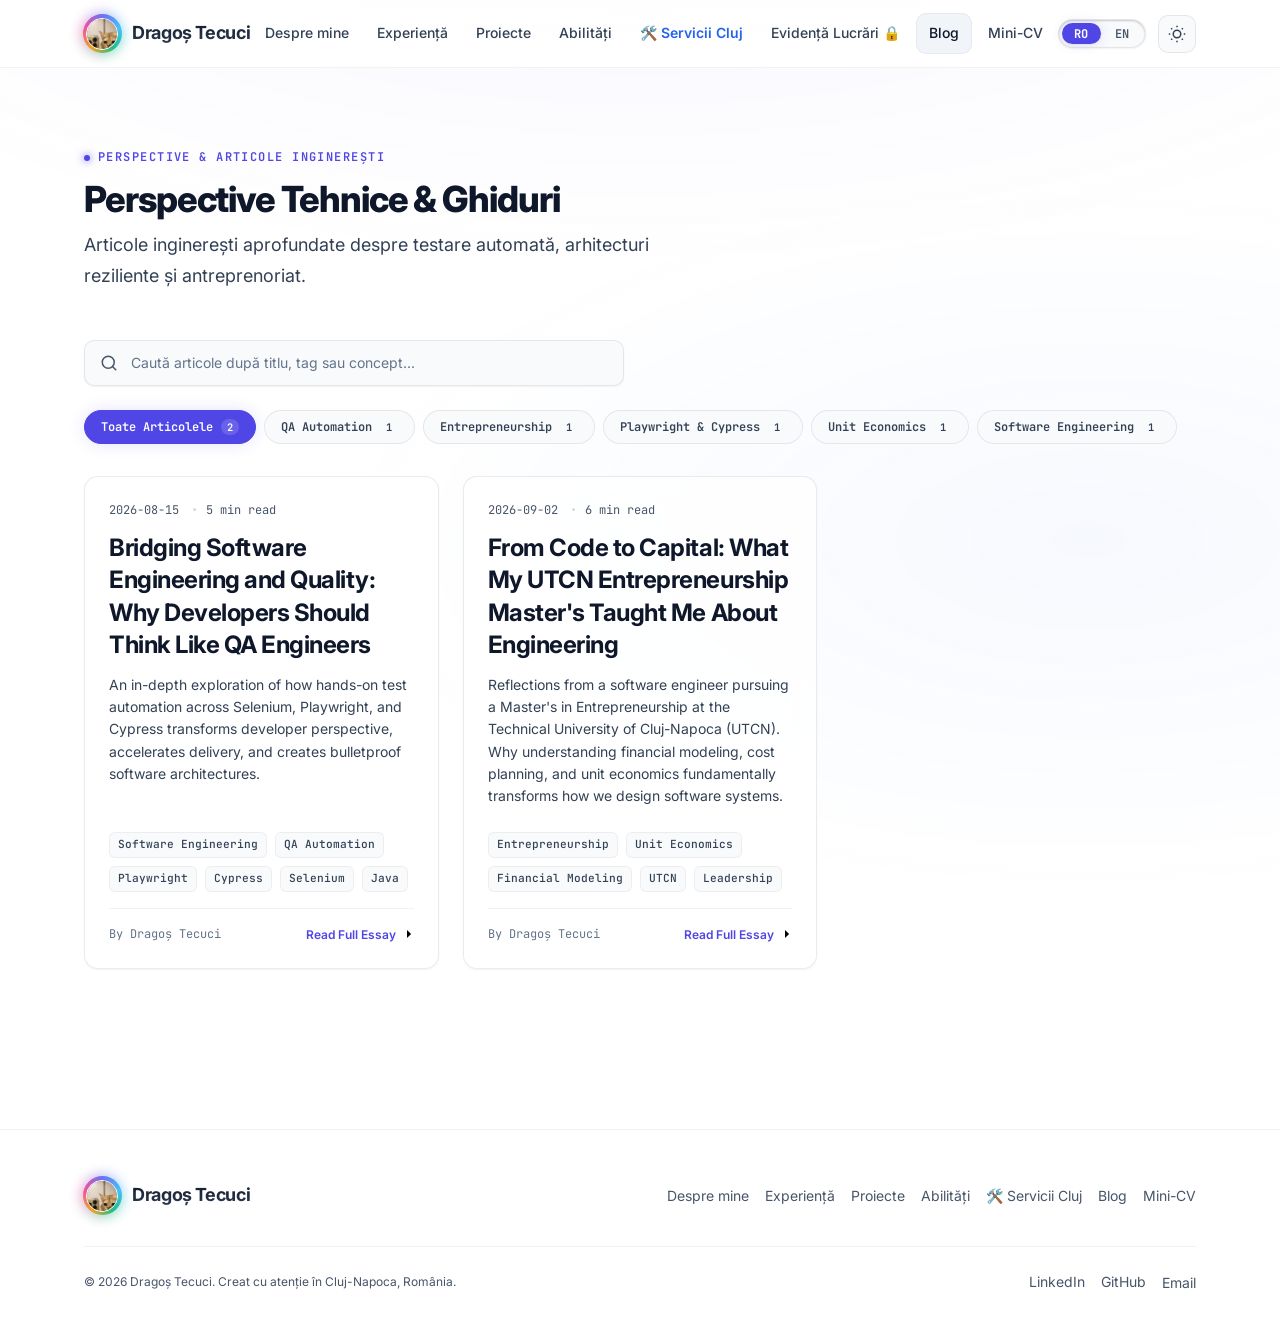
==== blog.html @ 097c851b "page: updated" ====
<!DOCTYPE html>
<html lang="en" data-theme="dark">
<head>
  <meta charset="UTF-8">
  <meta name="viewport" content="width=device-width, initial-scale=1.0">
  <meta name="description" content="Technical blog and engineering essays by Dragoș Tecuci — Exploring modern test automation (Selenium, Playwright, Cypress), fullstack Java microservices, and entrepreneurship economics.">
  <meta name="author" content="Dragoș Tecuci">

  <title>Blog &amp; Engineering Writing — Dragoș Tecuci</title>

  <!-- Google Fonts Preconnect -->
  <link rel="preconnect" href="https://fonts.googleapis.com">
  <link rel="preconnect" href="https://fonts.gstatic.com" crossorigin>
  <link href="https://fonts.googleapis.com/css2?family=Inter:wght@400;500;600;700;800&family=JetBrains+Mono:wght@400;500;600;700&display=swap" rel="stylesheet">

  <!-- Production Design System Stylesheet -->
  <link rel="stylesheet" href="assets/css/style.css">
</head>
<body>

  <!-- Reading Progress Bar (Active when reading an article) -->
  <div class="reading-progress-container" aria-hidden="true">
    <div class="reading-progress-bar" id="reading-progress-bar"></div>
  </div>

  <!-- ============================================================================
       STICKY NAVBAR
       ============================================================================ -->
  <header class="site-navbar">
    <div class="container navbar-container">
      <a href="index.html" class="brand-logo" aria-label="Dragoș Tecuci Home">
        <span class="brand-mark"><img src="assets/images/me.jpg" alt="Dragoș Tecuci" class="brand-avatar-img"></span>
        <span class="brand-name">Dragoș Tecuci</span>
      </a>

      <!-- Desktop Navigation Menu -->
      <nav class="nav-menu" aria-label="Primary Navigation">
        <a href="index.html#about" class="nav-link" data-i18n="nav.about">Despre mine</a>
        <a href="index.html#experience" class="nav-link" data-i18n="nav.experience">Experiență</a>
        <a href="index.html#projects" class="nav-link" data-i18n="nav.projects">Proiecte</a>
        <a href="index.html#skills" class="nav-link" data-i18n="nav.skills">Abilități</a>
        <a href="services.html" class="nav-link" data-i18n="nav.services" style="color: var(--accent-secondary); font-weight: 600;">🛠️ Servicii Cluj</a>
        <a href="evidence.html" class="nav-link" data-i18n="nav.evidence">Evidență 🔒</a>
        <a href="blog.html" class="nav-link active" data-i18n="nav.blog">Blog</a>
        <a href="resume.html" class="nav-link" data-i18n="nav.resume">Mini-CV</a>
      </nav>

      <!-- Action Group: Language Toggle, Theme Toggle & Mobile Menu Trigger -->
      <div class="nav-actions">
        <!-- Language Switcher Pill -->
        <div class="lang-toggle" role="group" aria-label="Language selection">
          <button type="button" class="lang-btn active" data-lang="ro">RO</button>
          <button type="button" class="lang-btn" data-lang="en">EN</button>
        </div>

        <button class="theme-toggle-btn" type="button" aria-label="Toggle light or dark theme" title="Toggle color theme">
          <svg class="icon-moon" viewBox="0 0 24 24" aria-hidden="true">
            <path d="M21 12.79A9 9 0 1 1 11.21 3 7 7 0 0 0 21 12.79z"></path>
          </svg>
          <svg class="icon-sun" viewBox="0 0 24 24" aria-hidden="true">
            <circle cx="12" cy="12" r="5"></circle>
            <line x1="12" y1="1" x2="12" y2="3"></line>
            <line x1="12" y1="21" x2="12" y2="23"></line>
            <line x1="4.22" y1="4.22" x2="5.64" y2="5.64"></line>
            <line x1="18.36" y1="18.36" x2="19.78" y2="19.78"></line>
            <line x1="1" y1="12" x2="3" y2="12"></line>
            <line x1="21" y1="12" x2="23" y2="12"></line>
            <line x1="4.22" y1="19.78" x2="5.64" y2="18.36"></line>
            <line x1="18.36" y1="5.64" x2="19.78" y2="4.22"></line>
          </svg>
        </button>

        <button class="mobile-toggle-btn" type="button" aria-label="Open mobile navigation" aria-expanded="false">
          <span></span>
          <span></span>
          <span></span>
        </button>
      </div>
    </div>
  </header>

  <!-- Mobile Drawer -->
  <aside class="mobile-drawer" aria-label="Mobile Navigation">
    <div style="padding: var(--space-4); border-bottom: 1px solid var(--border-subtle); display: flex; align-items: center; justify-content: space-between;">
      <span style="font-size: 0.75rem; text-transform: uppercase; letter-spacing: 0.05em; color: var(--text-tertiary); font-weight: 700;">Limbă / Language</span>
      <div class="lang-toggle" role="group" aria-label="Language selection mobile">
        <button type="button" class="lang-btn active" data-lang="ro">RO</button>
        <button type="button" class="lang-btn" data-lang="en">EN</button>
      </div>
    </div>
    <a href="index.html#about" class="nav-link" data-i18n="nav.about">Despre mine</a>
    <a href="index.html#experience" class="nav-link" data-i18n="nav.experience">Experiență</a>
    <a href="index.html#projects" class="nav-link" data-i18n="nav.projects">Proiecte</a>
    <a href="index.html#skills" class="nav-link" data-i18n="nav.skills">Abilități</a>
    <a href="services.html" class="nav-link" data-i18n="nav.services" style="color: var(--accent-secondary); font-weight: 600;">🛠️ Servicii Cluj</a>
    <a href="evidence.html" class="nav-link" data-i18n="nav.evidence">Evidență Lucrări 🔒</a>
    <a href="blog.html" class="nav-link active" data-i18n="nav.blog">Blog</a>
    <a href="resume.html" class="nav-link" data-i18n="nav.resume">Mini-CV / Resume</a>
    <a href="index.html#contact" class="nav-link" data-i18n="nav.contact">Contact</a>
  </aside>

  <main id="main-content">
    <div class="container section">

      <!-- ========================================================================
           VIEW 1: ARTICLES LIST PORTAL (Shown when no ?post=... is selected)
           ======================================================================== -->
      <div id="articles-list-container">
        <div class="section-header">
          <span class="section-eyebrow" data-i18n="blog.eyebrow">Perspective &amp; Articole Inginerești</span>
          <h1 class="section-title" data-i18n="blog.header_title">The Engineering &amp; Venture Blog</h1>
          <p class="section-description" data-i18n="blog.header_desc">
            Essays on architectural shift-left quality, multi-framework test automation (Selenium, Playwright, Cypress), 
            and bridging technical systems with entrepreneurial unit economics.
          </p>
        </div>

        <!-- Search Bar -->
        <div class="search-wrapper">
          <svg class="search-icon" viewBox="0 0 24 24" fill="none" stroke="currentColor" stroke-width="2" stroke-linecap="round" stroke-linejoin="round">
            <circle cx="11" cy="11" r="8"></circle>
            <line x1="21" y1="21" x2="16.65" y2="16.65"></line>
          </svg>
          <input 
            type="search" 
            class="search-input" 
            id="blog-search-input" 
            placeholder="Search articles by title, topic, or keyword..." 
            data-i18n-attr="placeholder:blog.search_placeholder"
            aria-label="Search articles"
          >
        </div>

        <!-- Tag Filter Pills -->
        <div class="filter-bar" id="blog-tags-filter">
          <button class="filter-btn active" data-tag="all" type="button"><span class="filter-label" data-i18n="blog.filter_all">All Topics</span></button>
          <button class="filter-btn" data-tag="qa automation" type="button"><span class="filter-label">QA Automation</span></button>
          <button class="filter-btn" data-tag="entrepreneurship" type="button"><span class="filter-label">Entrepreneurship</span></button>
          <button class="filter-btn" data-tag="playwright" type="button"><span class="filter-label">Playwright &amp; Cypress</span></button>
          <button class="filter-btn" data-tag="unit economics" type="button"><span class="filter-label">Unit Economics</span></button>
          <button class="filter-btn" data-tag="software engineering" type="button"><span class="filter-label">Software Engineering</span></button>
        </div>

        <!-- Articles Grid -->
        <div class="blog-grid" id="blog-cards-grid">
          <!-- Article 1 -->
          <article class="blog-card" data-tags="software engineering qa automation java playwright cypress selenium devops testing strategy">
            <div class="blog-meta">
              <span class="blog-date">2026-08-15</span>
              <span class="blog-read-time">5 min read</span>
            </div>
            <h2 class="blog-title">
              <a href="blog.html?post=bridging-engineering-and-quality">Bridging Software Engineering and Quality: Why Developers Should Think Like QA Engineers</a>
            </h2>
            <p class="blog-excerpt">
              An in-depth exploration of how hands-on test automation across Selenium, Playwright, and Cypress transforms developer perspective, accelerates delivery, and creates bulletproof software architectures.
            </p>
            <div class="tag-list" style="margin-bottom: var(--space-4);">
              <span class="tag">Software Engineering</span>
              <span class="tag">QA Automation</span>
              <span class="tag">Playwright</span>
              <span class="tag">Cypress</span>
              <span class="tag">Selenium</span>
              <span class="tag">Java</span>
            </div>
            <div class="blog-footer">
              <span class="text-muted text-mono" style="font-size: var(--font-size-xs);">By Dragoș Tecuci</span>
              <a href="blog.html?post=bridging-engineering-and-quality" class="blog-read-more">
                <span>Read Full Essay</span>
                <svg viewBox="0 0 24 24" style="width: 14px; height: 14px;"><path d="M5 12h14M12 5l7 7-7 7"/></svg>
              </a>
            </div>
          </article>

          <!-- Article 2 -->
          <article class="blog-card" data-tags="entrepreneurship software architecture financial modeling unit economics utcn engineering leadership">
            <div class="blog-meta">
              <span class="blog-date">2026-09-02</span>
              <span class="blog-read-time">6 min read</span>
            </div>
            <h2 class="blog-title">
              <a href="blog.html?post=tech-to-entrepreneurship-lessons">From Code to Capital: What My UTCN Entrepreneurship Master's Taught Me About Engineering</a>
            </h2>
            <p class="blog-excerpt">
              Reflections from a software engineer pursuing a Master's in Entrepreneurship at the Technical University of Cluj-Napoca (UTCN). Why understanding financial modeling, cost planning, and unit economics fundamentally transforms how we design software systems.
            </p>
            <div class="tag-list" style="margin-bottom: var(--space-4);">
              <span class="tag">Entrepreneurship</span>
              <span class="tag">Unit Economics</span>
              <span class="tag">Financial Modeling</span>
              <span class="tag">UTCN</span>
              <span class="tag">Leadership</span>
            </div>
            <div class="blog-footer">
              <span class="text-muted text-mono" style="font-size: var(--font-size-xs);">By Dragoș Tecuci</span>
              <a href="blog.html?post=tech-to-entrepreneurship-lessons" class="blog-read-more">
                <span>Read Full Essay</span>
                <svg viewBox="0 0 24 24" style="width: 14px; height: 14px;"><path d="M5 12h14M12 5l7 7-7 7"/></svg>
              </a>
            </div>
          </article>
        </div>

        <!-- No search results state -->
        <div id="no-articles-message" style="display: none; text-align: center; padding: var(--space-16) 0;">
          <h3 style="color: var(--text-primary); margin-bottom: var(--space-2);">No matching articles found</h3>
          <p class="text-secondary">Try adjusting your search query or selecting "All Topics".</p>
        </div>
      </div>

      <!-- ========================================================================
           VIEW 2: ARTICLE READER VIEW (Active when reading an article via ?post=...)
           ======================================================================== -->
      <div id="article-reader-container" style="display: none;">
        <div id="article-reader-content">
          <!-- Content dynamically rendered via parseMarkdown() in app.js -->
        </div>
      </div>

    </div>
  </main>

  <!-- ============================================================================
       SITE FOOTER
       ============================================================================ -->
  <footer class="site-footer">
    <div class="container footer-container">
      <div class="footer-top">
        <a href="index.html" class="brand-logo">
          <span class="brand-mark"><img src="assets/images/me.jpg" alt="Dragoș Tecuci" class="brand-avatar-img"></span>
          <span class="brand-name">Dragoș Tecuci</span>
        </a>
        <div class="footer-links">
          <a href="index.html#about" class="footer-link" data-i18n="nav.about">Despre mine</a>
          <a href="index.html#experience" class="footer-link" data-i18n="nav.experience">Experiență</a>
          <a href="index.html#projects" class="footer-link" data-i18n="nav.projects">Proiecte</a>
          <a href="index.html#skills" class="footer-link" data-i18n="nav.skills">Abilități</a>
          <a href="services.html" class="footer-link" data-i18n="nav.services">🛠️ Servicii Cluj</a>
          <a href="blog.html" class="footer-link" data-i18n="nav.blog">Blog</a>
          <a href="resume.html" class="footer-link" data-i18n="nav.resume">Mini-CV</a>
        </div>
      </div>

      <div class="footer-bottom">
        <div data-i18n="footer.copy">
          &copy; 2026 Dragoș Tecuci. Creat cu atenție în Cluj-Napoca, România.
        </div>
        <div class="flex items-center gap-4">
          <a href="https://www.linkedin.com/in/tecuci-dragos" class="footer-link" target="_blank" rel="noopener noreferrer">LinkedIn</a>
          <a href="https://github.com/Dragosh7" class="footer-link" target="_blank" rel="noopener noreferrer">GitHub</a>
          <button type="button" class="footer-link" data-copy-text="tecuci.dragos@example.com" data-copy-message="Email copied to clipboard!" style="background: none; border: none; cursor: pointer; padding: 0;">Email</button>
        </div>
      </div>
    </div>
  </footer>

  <!-- Core Production Script -->
  <script src="assets/js/app.js"></script>
</body>
</html>
---- assets/css/style.css ----
/**
 * ==============================================================================
 * DRAGOȘ TECUCI — PERSONAL PORTFOLIO, BLOG & MINI-CV
 * Production Design System & Global Stylesheet
 * 
 * Aesthetic: Minimalist, Linear/Vercel-inspired high-precision developer aesthetic.
 * Features: Dark/Light Mode Tokens, Glassmorphism, Responsive Grid Systems,
 *           Interactive Micro-states, Rich Article Typography, and an Immaculate
 *           Print Engine optimized for 1-2 Page CV Export.
 * Dependencies: None (Pure Modern Standalone CSS)
 * ==============================================================================
 */

/* ==============================================================================
   1. DESIGN TOKENS & CSS CUSTOM PROPERTIES
   ============================================================================== */

:root {
  /* Color Scheme Hint */
  color-scheme: dark;

  /* Typography Stacks */
  --font-sans: 'Inter', -apple-system, BlinkMacSystemFont, 'Segoe UI', Roboto, Oxygen, Ubuntu, Cantarell, 'Open Sans', 'Helvetica Neue', sans-serif;
  --font-mono: 'JetBrains Mono', 'SF Mono', SFMono-Regular, Menlo, Monaco, Consolas, 'Liberation Mono', 'Fira Code', monospace;

  /* Typography Scale */
  --font-size-xs: 0.75rem;     /* 12px */
  --font-size-sm: 0.875rem;    /* 14px */
  --font-size-base: 1rem;      /* 16px */
  --font-size-md: 1.125rem;    /* 18px */
  --font-size-lg: 1.25rem;     /* 20px */
  --font-size-xl: 1.5rem;      /* 24px */
  --font-size-2xl: 1.875rem;   /* 30px */
  --font-size-3xl: 2.25rem;    /* 36px */
  --font-size-4xl: 3rem;       /* 48px */
  --font-size-5xl: 3.75rem;    /* 60px */

  /* Line Heights */
  --leading-none: 1;
  --leading-tight: 1.15;
  --leading-snug: 1.35;
  --leading-normal: 1.6;
  --leading-relaxed: 1.75;

  /* Font Weights */
  --font-normal: 400;
  --font-medium: 500;
  --font-semibold: 600;
  --font-bold: 700;
  --font-extrabold: 800;

  /* Spacing Scale */
  --space-1: 0.25rem;   /* 4px */
  --space-2: 0.5rem;    /* 8px */
  --space-3: 0.75rem;   /* 12px */
  --space-4: 1rem;      /* 16px */
  --space-5: 1.25rem;   /* 20px */
  --space-6: 1.5rem;    /* 24px */
  --space-8: 2rem;      /* 32px */
  --space-10: 2.5rem;   /* 40px */
  --space-12: 3rem;     /* 48px */
  --space-16: 4rem;     /* 64px */
  --space-20: 5rem;     /* 80px */
  --space-24: 6rem;     /* 96px */

  /* Border Radii */
  --radius-xs: 4px;
  --radius-sm: 6px;
  --radius-md: 10px;
  --radius-lg: 14px;
  --radius-xl: 20px;
  --radius-2xl: 28px;
  --radius-full: 9999px;

  /* Transitions & Animation Curves */
  --ease-out-quad: cubic-bezier(0.25, 0.46, 0.45, 0.94);
  --ease-in-out: cubic-bezier(0.4, 0, 0.2, 1);
  --ease-spring: cubic-bezier(0.175, 0.885, 0.32, 1.275);
  --transition-fast: 150ms var(--ease-in-out);
  --transition-base: 250ms var(--ease-in-out);
  --transition-smooth: 350ms var(--ease-out-quad);

  /* Layout Widths */
  --container-width-max: 1160px;
  --container-width-narrow: 840px;
  --container-width-reading: 720px;
  --navbar-height: 68px;

  /* DARK THEME (DEFAULT TOKENS) */
  --bg-primary: #090a0f;
  --bg-secondary: #12141c;
  --bg-tertiary: #1a1d29;
  --bg-elevated: #212536;
  --bg-glass: rgba(14, 16, 25, 0.75);
  --bg-glass-card: rgba(18, 20, 28, 0.65);
  --bg-glass-hover: rgba(26, 29, 41, 0.85);

  --border-subtle: rgba(255, 255, 255, 0.06);
  --border-default: rgba(255, 255, 255, 0.1);
  --border-strong: rgba(255, 255, 255, 0.18);
  --border-accent: rgba(99, 102, 241, 0.4);

  --text-primary: #f1f5f9;
  --text-secondary: #94a3b8;
  --text-tertiary: #64748b;
  --text-muted: #475569;
  --text-inverse: #090a0f;

  /* Accents - Electric Indigo & Sky Blue */
  --accent-primary: #6366f1;
  --accent-primary-hover: #818cf8;
  --accent-primary-glow: rgba(99, 102, 241, 0.25);
  --accent-secondary: #3b82f6;
  --accent-secondary-hover: #60a5fa;
  --accent-cyan: #06b6d4;
  --accent-emerald: #10b981;
  --accent-emerald-glow: rgba(16, 185, 129, 0.25);
  --accent-amber: #f59e0b;
  --accent-rose: #f43f5e;

  /* Gradients */
  --gradient-accent: linear-gradient(135deg, #6366f1 0%, #3b82f6 50%, #06b6d4 100%);
  --gradient-text: linear-gradient(180deg, #ffffff 0%, #cbd5e1 100%);
  --gradient-card: linear-gradient(180deg, rgba(255, 255, 255, 0.03) 0%, rgba(255, 255, 255, 0.0) 100%);
  --glow-radial: radial-gradient(600px circle at var(--mouse-x, 50%) var(--mouse-y, 50%), rgba(99, 102, 241, 0.12), transparent 40%);

  /* Shadows */
  --shadow-sm: 0 1px 2px 0 rgba(0, 0, 0, 0.4);
  --shadow-md: 0 4px 6px -1px rgba(0, 0, 0, 0.5), 0 2px 4px -2px rgba(0, 0, 0, 0.5);
  --shadow-lg: 0 10px 15px -3px rgba(0, 0, 0, 0.6), 0 4px 6px -4px rgba(0, 0, 0, 0.6);
  --shadow-xl: 0 20px 25px -5px rgba(0, 0, 0, 0.7), 0 8px 10px -6px rgba(0, 0, 0, 0.7);
  --shadow-glow: 0 0 25px -5px rgba(99, 102, 241, 0.35);
  --shadow-inner: inset 0 1px 1px 0 rgba(255, 255, 255, 0.06);

  /* Code Block Styling */
  --code-bg: #0b0d14;
  --code-border: rgba(255, 255, 255, 0.08);
  --code-header-bg: #121520;
  --code-text: #e2e8f0;
}

/* ==============================================================================
   LIGHT THEME OVERRIDES
   Supports [data-theme="light"], .light-theme, and prefers-color-scheme when auto
   ============================================================================== */

[data-theme="light"],
body.light-theme {
  color-scheme: light;

  --bg-primary: #ffffff;
  --bg-secondary: #f8fafc;
  --bg-tertiary: #f1f5f9;
  --bg-elevated: #ffffff;
  --bg-glass: rgba(255, 255, 255, 0.85);
  --bg-glass-card: rgba(255, 255, 255, 0.7);
  --bg-glass-hover: rgba(241, 245, 249, 0.9);

  --border-subtle: rgba(0, 0, 0, 0.05);
  --border-default: rgba(0, 0, 0, 0.08);
  --border-strong: rgba(0, 0, 0, 0.16);
  --border-accent: rgba(79, 70, 229, 0.35);

  --text-primary: #0f172a;
  --text-secondary: #334155;
  --text-tertiary: #475569;
  --text-muted: #64748b;
  --text-inverse: #ffffff;

  --accent-primary: #4f46e5;
  --accent-primary-hover: #4338ca;
  --accent-primary-glow: rgba(79, 70, 229, 0.15);
  --accent-secondary: #2563eb;
  --accent-secondary-hover: #1d4ed8;

  --gradient-accent: linear-gradient(135deg, #4f46e5 0%, #2563eb 50%, #0891b2 100%);
  --gradient-text: linear-gradient(180deg, #0f172a 0%, #334155 100%);
  --gradient-card: linear-gradient(180deg, rgba(0, 0, 0, 0.01) 0%, rgba(0, 0, 0, 0.03) 100%);
  --glow-radial: radial-gradient(600px circle at var(--mouse-x, 50%) var(--mouse-y, 50%), rgba(79, 70, 229, 0.07), transparent 40%);

  --shadow-sm: 0 1px 2px 0 rgba(0, 0, 0, 0.05);
  --shadow-md: 0 4px 6px -1px rgba(0, 0, 0, 0.07), 0 2px 4px -2px rgba(0, 0, 0, 0.05);
  --shadow-lg: 0 10px 15px -3px rgba(0, 0, 0, 0.08), 0 4px 6px -4px rgba(0, 0, 0, 0.04);
  --shadow-xl: 0 20px 25px -5px rgba(0, 0, 0, 0.08), 0 8px 10px -6px rgba(0, 0, 0, 0.04);
  --shadow-glow: 0 0 20px -5px rgba(79, 70, 229, 0.2);
  --shadow-inner: inset 0 1px 1px 0 rgba(0, 0, 0, 0.04);

  --code-bg: #f1f5f9;
  --code-border: #cbd5e1;
  --code-header-bg: #e2e8f0;
  --code-text: #0f172a;
}

/* Automatic detection when no explicit theme is set */
@media (prefers-color-scheme: light) {
  :root:not([data-theme="dark"]) {
    color-scheme: light;

    --bg-primary: #ffffff;
    --bg-secondary: #f8fafc;
    --bg-tertiary: #f1f5f9;
    --bg-elevated: #ffffff;
    --bg-glass: rgba(255, 255, 255, 0.85);
    --bg-glass-card: rgba(255, 255, 255, 0.7);
    --bg-glass-hover: rgba(241, 245, 249, 0.9);

    --border-subtle: rgba(0, 0, 0, 0.05);
    --border-default: rgba(0, 0, 0, 0.08);
    --border-strong: rgba(0, 0, 0, 0.16);
    --border-accent: rgba(79, 70, 229, 0.35);

    --text-primary: #0f172a;
    --text-secondary: #334155;
    --text-tertiary: #475569;
    --text-muted: #64748b;
    --text-inverse: #ffffff;

    --accent-primary: #4f46e5;
    --accent-primary-hover: #4338ca;
    --accent-primary-glow: rgba(79, 70, 229, 0.15);
    --accent-secondary: #2563eb;
    --accent-secondary-hover: #1d4ed8;

    --gradient-accent: linear-gradient(135deg, #4f46e5 0%, #2563eb 50%, #0891b2 100%);
    --gradient-text: linear-gradient(180deg, #0f172a 0%, #334155 100%);
    --gradient-card: linear-gradient(180deg, rgba(0, 0, 0, 0.01) 0%, rgba(0, 0, 0, 0.03) 100%);
    --glow-radial: radial-gradient(600px circle at var(--mouse-x, 50%) var(--mouse-y, 50%), rgba(79, 70, 229, 0.07), transparent 40%);

    --shadow-sm: 0 1px 2px 0 rgba(0, 0, 0, 0.05);
    --shadow-md: 0 4px 6px -1px rgba(0, 0, 0, 0.07), 0 2px 4px -2px rgba(0, 0, 0, 0.05);
    --shadow-lg: 0 10px 15px -3px rgba(0, 0, 0, 0.08), 0 4px 6px -4px rgba(0, 0, 0, 0.04);
    --shadow-xl: 0 20px 25px -5px rgba(0, 0, 0, 0.08), 0 8px 10px -6px rgba(0, 0, 0, 0.04);
    --shadow-glow: 0 0 20px -5px rgba(79, 70, 229, 0.2);
    --shadow-inner: inset 0 1px 1px 0 rgba(0, 0, 0, 0.04);

    --code-bg: #f1f5f9;
    --code-border: #cbd5e1;
    --code-header-bg: #e2e8f0;
    --code-text: #0f172a;
  }
}

/* ==============================================================================
   2. BASE RESETS & HTML FOUNDATIONS
   ============================================================================== */

*, *::before, *::after {
  box-sizing: border-box;
  margin: 0;
  padding: 0;
}

html {
  font-family: var(--font-sans);
  font-size: 16px;
  line-height: var(--leading-normal);
  text-rendering: optimizeLegibility;
  -webkit-font-smoothing: antialiased;
  -moz-osx-font-smoothing: grayscale;
  scroll-behavior: smooth;
  scroll-padding-top: calc(var(--navbar-height) + 1.5rem);
}

body {
  min-height: 100vh;
  background-color: var(--bg-primary);
  color: var(--text-primary);
  font-family: var(--font-sans);
  font-weight: var(--font-normal);
  line-height: var(--leading-normal);
  overflow-x: hidden;
  position: relative;
  transition: background-color var(--transition-base), color var(--transition-base);
}

/* Background Subtle Grid / Gradient Canvas */
body::before {
  content: '';
  position: fixed;
  top: 0;
  left: 0;
  width: 100vw;
  height: 100vh;
  background-image: 
    radial-gradient(ellipse 80% 50% at 50% -20%, rgba(99, 102, 241, 0.12), transparent),
    radial-gradient(ellipse 60% 40% at 85% 60%, rgba(59, 130, 246, 0.06), transparent);
  pointer-events: none;
  z-index: -2;
}

[data-theme="light"] body::before,
body.light-theme::before {
  background-image: 
    radial-gradient(ellipse 80% 50% at 50% -20%, rgba(79, 70, 229, 0.06), transparent),
    radial-gradient(ellipse 60% 40% at 85% 60%, rgba(37, 99, 235, 0.04), transparent);
}

/* Modern Selection */
::selection {
  background-color: var(--accent-primary);
  color: #ffffff;
}

/* Sleek Minimalist Scrollbar */
::-webkit-scrollbar {
  width: 8px;
  height: 8px;
}

::-webkit-scrollbar-track {
  background: var(--bg-primary);
}

::-webkit-scrollbar-thumb {
  background: var(--border-strong);
  border-radius: var(--radius-full);
}

::-webkit-scrollbar-thumb:hover {
  background: var(--text-tertiary);
}

/* Accessible Focus States */
:focus-visible {
  outline: 2px solid var(--accent-primary);
  outline-offset: 3px;
  border-radius: var(--radius-xs);
}

/* Media Elements */
img, picture, video, canvas, svg {
  display: block;
  max-width: 100%;
  height: auto;
}

/* Links & Buttons Reset */
a {
  color: inherit;
  text-decoration: none;
  transition: color var(--transition-fast), opacity var(--transition-fast);
}

button {
  font-family: inherit;
  font-size: inherit;
  background: none;
  border: none;
  cursor: pointer;
  color: inherit;
}

ul, ol {
  list-style: none;
}

input, textarea, select {
  font-family: inherit;
  font-size: inherit;
  color: inherit;
}

/* ==============================================================================
   3. TYPOGRAPHY HIERARCHY
   ============================================================================== */

h1, h2, h3, h4, h5, h6 {
  color: var(--text-primary);
  font-weight: var(--font-bold);
  line-height: var(--leading-tight);
  letter-spacing: -0.025em;
}

h1 {
  font-size: clamp(2.25rem, 5vw, var(--font-size-5xl));
  font-weight: var(--font-extrabold);
  letter-spacing: -0.035em;
}

h2 {
  font-size: clamp(1.75rem, 3.5vw, var(--font-size-3xl));
  letter-spacing: -0.025em;
}

h3 {
  font-size: clamp(1.25rem, 2.5vw, var(--font-size-2xl));
}

h4 {
  font-size: var(--font-size-xl);
}

h5 {
  font-size: var(--font-size-lg);
}

h6 {
  font-size: var(--font-size-base);
  font-weight: var(--font-semibold);
  letter-spacing: 0.05em;
  text-transform: uppercase;
}

p {
  color: var(--text-secondary);
  font-size: var(--font-size-base);
  line-height: var(--leading-relaxed);
}

.text-gradient {
  background: var(--gradient-text);
  -webkit-background-clip: text;
  -webkit-text-fill-color: transparent;
  display: inline-block;
}

.text-accent-gradient {
  background: var(--gradient-accent);
  -webkit-background-clip: text;
  -webkit-text-fill-color: transparent;
  display: inline-block;
}

.text-muted {
  color: var(--text-muted);
}

.text-secondary {
  color: var(--text-secondary);
}

.text-mono {
  font-family: var(--font-mono);
}

/* ==============================================================================
   4. LAYOUT CONTAINERS & GRID UTILITIES
   ============================================================================== */

.container {
  width: 100%;
  max-width: var(--container-width-max);
  margin-left: auto;
  margin-right: auto;
  padding-left: var(--space-6);
  padding-right: var(--space-6);
}

.container-narrow {
  max-width: var(--container-width-narrow);
}

.container-reading {
  max-width: var(--container-width-reading);
}

.section {
  padding-top: var(--space-20);
  padding-bottom: var(--space-20);
  position: relative;
}

.section-divider {
  width: 100%;
  height: 1px;
  background: linear-gradient(90deg, transparent 0%, var(--border-default) 50%, transparent 100%);
  margin: 0;
  border: none;
}

/* Section Header Component */
.section-header {
  margin-bottom: var(--space-12);
  display: flex;
  flex-direction: column;
  gap: var(--space-2);
}

.section-header.text-center {
  text-align: center;
  align-items: center;
}

.section-eyebrow {
  display: inline-flex;
  align-items: center;
  gap: var(--space-2);
  font-family: var(--font-mono);
  font-size: var(--font-size-xs);
  font-weight: var(--font-semibold);
  letter-spacing: 0.12em;
  text-transform: uppercase;
  color: var(--accent-primary);
  margin-bottom: var(--space-1);
}

.section-eyebrow::before {
  content: '';
  display: inline-block;
  width: 6px;
  height: 6px;
  border-radius: var(--radius-full);
  background-color: var(--accent-primary);
  box-shadow: 0 0 8px var(--accent-primary);
}

.section-title {
  font-size: clamp(1.75rem, 3.5vw, var(--font-size-3xl));
  color: var(--text-primary);
  font-weight: var(--font-extrabold);
  letter-spacing: -0.03em;
}

.section-description {
  font-size: var(--font-size-md);
  color: var(--text-secondary);
  max-width: 620px;
  line-height: var(--leading-relaxed);
}

/* Flex / Grid Utilities */
.flex { display: flex; }
.flex-col { flex-direction: column; }
.items-center { align-items: center; }
.justify-between { justify-content: space-between; }
.justify-center { justify-content: center; }
.gap-2 { gap: var(--space-2); }
.gap-4 { gap: var(--space-4); }
.gap-6 { gap: var(--space-6); }
.gap-8 { gap: var(--space-8); }

/* ==============================================================================
   5. NAVBAR & HEADER COMPONENT
   ============================================================================== */

.site-navbar {
  position: sticky;
  top: 0;
  left: 0;
  width: 100%;
  height: var(--navbar-height);
  background-color: var(--bg-glass);
  backdrop-filter: blur(14px);
  -webkit-backdrop-filter: blur(14px);
  border-bottom: 1px solid var(--border-subtle);
  z-index: 1000;
  transition: background-color var(--transition-base), border-color var(--transition-base);
}

.navbar-container {
  display: flex;
  align-items: center;
  justify-content: space-between;
  height: 100%;
}

/* Brand Logo */
.brand-logo {
  display: inline-flex;
  align-items: center;
  gap: var(--space-3);
  font-weight: var(--font-bold);
  font-size: var(--font-size-md);
  letter-spacing: -0.02em;
  color: var(--text-primary);
}

/* ============================================================================
   ANIMATED BRAND LOGO AVATAR (KokonutUI / Modern Liquid Light Ring)
   ============================================================================ */
.brand-mark {
  position: relative;
  display: inline-flex;
  align-items: center;
  justify-content: center;
  width: 36px;
  height: 36px;
  border-radius: 50%;
  padding: 2px;
  background: transparent;
  flex-shrink: 0;
  transition: transform 0.35s cubic-bezier(0.34, 1.56, 0.64, 1), box-shadow 0.35s ease;
  user-select: none;
}

/* Outer Spinning Conic-Gradient Ring */
.brand-mark::before {
  content: "";
  position: absolute;
  inset: -1.5px;
  border-radius: 50%;
  background: conic-gradient(
    from 0deg,
    #6366f1 0deg,
    #38bdf8 72deg,
    #10b981 144deg,
    #f59e0b 216deg,
    #ec4899 288deg,
    #6366f1 360deg
  );
  animation: avatar-spin-ring 4s linear infinite;
  z-index: 1;
  opacity: 0.9;
  transition: opacity 0.3s ease, filter 0.3s ease;
}

/* Ambient Liquid Glass Aura */
.brand-mark::after {
  content: "";
  position: absolute;
  inset: -4px;
  border-radius: 50%;
  background: conic-gradient(
    from 0deg,
    #6366f1 0deg,
    #38bdf8 72deg,
    #10b981 144deg,
    #ec4899 288deg,
    #6366f1 360deg
  );
  filter: blur(6px);
  opacity: 0.45;
  animation: avatar-spin-ring 4s linear infinite;
  z-index: 0;
  transition: opacity 0.3s ease, filter 0.3s ease;
}

.brand-mark img,
.brand-mark .brand-avatar-img {
  position: relative;
  width: 100%;
  height: 100%;
  object-fit: cover;
  object-position: center 25%;
  border-radius: 50%;
  z-index: 2;
  background: var(--bg-surface);
  border: 1.5px solid var(--bg-primary);
  display: block;
  transition: transform 0.35s cubic-bezier(0.34, 1.56, 0.64, 1);
}

.brand-logo:hover .brand-mark {
  transform: scale(1.12) rotate(4deg);
}

.brand-logo:hover .brand-mark::before {
  opacity: 1;
  filter: brightness(1.25);
  animation-duration: 2s;
}

.brand-logo:hover .brand-mark::after {
  opacity: 0.85;
  filter: blur(10px) brightness(1.2);
  animation-duration: 2s;
}

.brand-logo:hover .brand-mark img,
.brand-logo:hover .brand-mark .brand-avatar-img {
  transform: scale(1.05);
}

@keyframes avatar-spin-ring {
  0% { transform: rotate(0deg); }
  100% { transform: rotate(360deg); }
}

.brand-name {
  font-weight: var(--font-bold);
  background: var(--gradient-text);
  -webkit-background-clip: text;
  -webkit-text-fill-color: transparent;
}

/* Desktop Nav Menu */
.nav-menu {
  display: flex;
  align-items: center;
  gap: var(--space-1);
}

.nav-link {
  position: relative;
  display: inline-flex;
  align-items: center;
  padding: var(--space-2) var(--space-3);
  font-size: var(--font-size-sm);
  font-weight: var(--font-medium);
  color: var(--text-secondary);
  border-radius: var(--radius-md);
  white-space: nowrap !important;
  flex-shrink: 0 !important;
  transition: color var(--transition-fast), background-color var(--transition-fast);
}

.nav-link:hover {
  color: var(--text-primary);
  background-color: var(--bg-glass-hover);
}

.nav-link.active {
  color: var(--text-primary);
  background-color: var(--bg-tertiary);
  border: 1px solid var(--border-subtle);
}

.nav-actions {
  display: flex;
  align-items: center;
  gap: var(--space-3);
}

/* Language Toggle Switch (.lang-toggle) */
.lang-toggle {
  display: inline-flex;
  align-items: center;
  position: relative;
  background-color: var(--bg-secondary);
  border: 1px solid var(--border-default);
  border-radius: var(--radius-full);
  padding: 3px;
  gap: 2px;
  user-select: none;
  box-shadow: var(--shadow-sm), inset 0 1px 2px rgba(0, 0, 0, 0.2);
  transition: border-color var(--transition-fast), background-color var(--transition-base);
}

.lang-toggle:hover {
  border-color: var(--border-strong);
}

.lang-toggle:focus-within {
  border-color: var(--accent-primary);
  box-shadow: 0 0 0 2px var(--accent-primary-glow);
}

.lang-btn,
.lang-toggle-btn {
  display: inline-flex;
  align-items: center;
  justify-content: center;
  position: relative;
  z-index: 1;
  padding: 0.3rem 0.75rem;
  font-family: var(--font-mono);
  font-size: var(--font-size-xs);
  font-weight: var(--font-semibold);
  letter-spacing: 0.05em;
  color: var(--text-tertiary);
  border-radius: var(--radius-full);
  background: transparent;
  border: none;
  cursor: pointer;
  line-height: 1;
  transition: color var(--transition-fast), transform var(--transition-fast);
}

.lang-btn:hover,
.lang-toggle-btn:hover {
  color: var(--text-primary);
}

.lang-btn.active,
.lang-toggle-btn.active,
.lang-btn[aria-pressed="true"],
.lang-toggle-btn[aria-pressed="true"] {
  color: #ffffff;
  background: var(--accent-primary);
  box-shadow: 0 0 12px var(--accent-primary-glow), var(--shadow-sm);
  font-weight: var(--font-bold);
}

[data-theme="light"] .lang-btn.active,
[data-theme="light"] .lang-toggle-btn.active {
  color: #ffffff;
  background: var(--accent-primary);
}

/* Theme Toggle Button */
.theme-toggle-btn {
  display: inline-flex;
  align-items: center;
  justify-content: center;
  width: 38px;
  height: 38px;
  border-radius: var(--radius-md);
  background-color: var(--bg-secondary);
  border: 1px solid var(--border-default);
  color: var(--text-secondary);
  transition: all var(--transition-fast);
}

.theme-toggle-btn:hover {
  color: var(--text-primary);
  border-color: var(--border-strong);
  background-color: var(--bg-tertiary);
  transform: translateY(-1px);
}

.theme-toggle-btn svg {
  width: 18px;
  height: 18px;
  stroke-width: 2;
  stroke: currentColor;
  fill: none;
  transition: transform var(--transition-base);
}

/* Icon visibility swap based on theme */
.icon-moon { display: block; }
.icon-sun { display: none; }

[data-theme="light"] .icon-moon,
body.light-theme .icon-moon {
  display: none;
}
[data-theme="light"] .icon-sun,
body.light-theme .icon-sun {
  display: block;
}

@media (prefers-color-scheme: light) {
  :root:not([data-theme="dark"]) .icon-moon { display: none; }
  :root:not([data-theme="dark"]) .icon-sun { display: block; }
}

/* Mobile Hamburger Toggle */
.mobile-toggle-btn {
  display: none;
  flex-direction: column;
  justify-content: center;
  align-items: center;
  width: 38px;
  height: 38px;
  gap: 5px;
  border-radius: var(--radius-md);
  background-color: var(--bg-secondary);
  border: 1px solid var(--border-default);
  cursor: pointer;
  z-index: 1001;
}

.mobile-toggle-btn span {
  display: block;
  width: 18px;
  height: 2px;
  background-color: var(--text-primary);
  border-radius: var(--radius-full);
  transition: transform var(--transition-base), opacity var(--transition-base);
  transform-origin: center;
}

.mobile-toggle-btn[aria-expanded="true"] span:nth-child(1),
.mobile-toggle-btn.is-active span:nth-child(1) {
  transform: translateY(7px) rotate(45deg);
}

.mobile-toggle-btn[aria-expanded="true"] span:nth-child(2),
.mobile-toggle-btn.is-active span:nth-child(2) {
  opacity: 0;
  transform: scaleX(0);
}

.mobile-toggle-btn[aria-expanded="true"] span:nth-child(3),
.mobile-toggle-btn.is-active span:nth-child(3) {
  transform: translateY(-7px) rotate(-45deg);
}

/* Mobile Drawer (Hidden by Default) */
.mobile-drawer {
  position: fixed;
  top: var(--navbar-height);
  left: 0;
  width: 100%;
  height: calc(100vh - var(--navbar-height));
  max-height: calc(100dvh - var(--navbar-height));
  background-color: var(--bg-primary);
  padding: var(--space-6);
  display: flex;
  flex-direction: column;
  gap: var(--space-3);
  transform: translateY(-100%);
  opacity: 0;
  pointer-events: none;
  transition: transform var(--transition-smooth), opacity var(--transition-smooth);
  z-index: 999;
  border-bottom: 1px solid var(--border-default);
  overflow-y: auto;
  overscroll-behavior: contain;
  -webkit-overflow-scrolling: touch;
}

.mobile-drawer.open,
.mobile-drawer.is-open {
  transform: translateY(0);
  opacity: 1;
  pointer-events: auto;
}

.mobile-drawer .nav-link {
  font-size: var(--font-size-base);
  padding: var(--space-2) var(--space-4);
  width: 100%;
}

/* ==============================================================================
   6. HERO SECTION
   ============================================================================== */

.hero-section {
  position: relative;
  padding-top: clamp(var(--space-12), 10vw, var(--space-24));
  padding-bottom: clamp(var(--space-12), 8vw, var(--space-20));
  overflow: hidden;
}

.hero-content {
  display: flex;
  flex-direction: column;
  align-items: flex-start;
  gap: var(--space-6);
  max-width: 860px;
}

/* ============================================================================
   HERO PROFILE AVATAR COMPONENT (KokonutUI / Modern Liquid Light Ring)
   ============================================================================ */
.hero-profile-row {
  display: flex;
  align-items: center;
  gap: var(--space-4);
  margin-bottom: var(--space-2);
  flex-wrap: wrap;
}

.hero-avatar-wrapper {
  position: relative;
  display: inline-flex;
  align-items: center;
  justify-content: center;
  width: 84px;
  height: 84px;
  flex-shrink: 0;
  cursor: pointer;
  user-select: none;
  transition: transform 0.45s cubic-bezier(0.34, 1.56, 0.64, 1);
}

/* Ambient Pulsating Glow Aura */
.hero-avatar-glow {
  position: absolute;
  inset: -12px;
  border-radius: 50%;
  background: radial-gradient(circle, rgba(99, 102, 241, 0.5) 0%, rgba(56, 189, 248, 0.3) 45%, transparent 70%);
  filter: blur(16px);
  opacity: 0.75;
  animation: hero-avatar-glow-breathe 4s ease-in-out infinite;
  z-index: 0;
  pointer-events: none;
  transition: opacity 0.4s ease, filter 0.4s ease, transform 0.4s ease;
}

/* Rotating Iridescent Rainbow Conic Border */
.hero-avatar-ring {
  position: relative;
  width: 100%;
  height: 100%;
  border-radius: 50%;
  padding: 3px;
  display: flex;
  align-items: center;
  justify-content: center;
  z-index: 1;
  transition: transform 0.45s cubic-bezier(0.34, 1.56, 0.64, 1);
}

.hero-avatar-ring::before {
  content: "";
  position: absolute;
  inset: 0;
  border-radius: 50%;
  background: conic-gradient(
    from 0deg,
    #6366f1 0deg,
    #38bdf8 72deg,
    #10b981 144deg,
    #f59e0b 216deg,
    #ec4899 288deg,
    #6366f1 360deg
  );
  animation: avatar-spin-ring 5s linear infinite;
  z-index: 0;
  transition: filter 0.3s ease;
}

.hero-avatar-ring::after {
  content: "";
  position: absolute;
  inset: 3px;
  border-radius: 50%;
  background: var(--bg-primary);
  z-index: 1;
  transition: background-color var(--transition-fast);
}

.hero-avatar-img {
  position: relative;
  width: 100%;
  height: 100%;
  border-radius: 50%;
  object-fit: cover;
  object-position: center 25%;
  z-index: 2;
  border: 2px solid var(--bg-primary);
  box-shadow: 0 4px 16px rgba(0, 0, 0, 0.25);
  display: block;
  transition: transform 0.45s cubic-bezier(0.34, 1.56, 0.64, 1);
}

/* Live Online Status Dot & Pulse Radar */
.hero-avatar-status {
  position: absolute;
  bottom: 3px;
  right: 3px;
  width: 15px;
  height: 15px;
  border-radius: 50%;
  background: #10b981;
  border: 2.5px solid var(--bg-primary);
  z-index: 3;
  box-shadow: 0 0 8px rgba(16, 185, 129, 0.7);
}

.hero-avatar-status::after {
  content: "";
  position: absolute;
  inset: -3px;
  border-radius: 50%;
  border: 1.5px solid #10b981;
  animation: hero-status-radar 2s cubic-bezier(0.4, 0, 0.6, 1) infinite;
}

/* Hover Interaction: Spring Scale & Color Burst */
.hero-avatar-wrapper:hover {
  transform: scale(1.06) translateY(-2px);
}

.hero-avatar-wrapper:hover .hero-avatar-ring {
  transform: rotate(4deg);
}

.hero-avatar-wrapper:hover .hero-avatar-ring::before {
  animation-duration: 2.2s;
  filter: brightness(1.25) saturate(1.25);
}

.hero-avatar-wrapper:hover .hero-avatar-glow {
  opacity: 1;
  filter: blur(22px) brightness(1.35);
  transform: scale(1.18);
}

.hero-avatar-wrapper:hover .hero-avatar-img {
  transform: scale(1.04);
}

@keyframes hero-avatar-glow-breathe {
  0%, 100% {
    transform: scale(0.96);
    opacity: 0.55;
  }
  50% {
    transform: scale(1.06);
    opacity: 0.85;
  }
}

@keyframes hero-status-radar {
  0% {
    transform: scale(0.9);
    opacity: 1;
  }
  100% {
    transform: scale(2.4);
    opacity: 0;
  }
}

/* Resume Avatar Styling */
.resume-avatar-frame {
  position: relative;
  width: 68px;
  height: 68px;
  border-radius: 50%;
  padding: 2px;
  background: conic-gradient(from 0deg, #6366f1, #38bdf8, #10b981, #ec4899, #6366f1);
  animation: avatar-spin-ring 6s linear infinite;
  display: inline-flex;
  align-items: center;
  justify-content: center;
  flex-shrink: 0;
  box-shadow: 0 4px 14px rgba(99, 102, 241, 0.25);
  margin-bottom: var(--space-2);
}

.resume-avatar-img {
  position: relative;
  width: 100%;
  height: 100%;
  border-radius: 50%;
  object-fit: cover;
  object-position: center 25%;
  border: 2px solid var(--bg-surface);
  display: block;
}

@media print {
  .resume-avatar-frame {
    animation: none !important;
    box-shadow: none !important;
    border: 1px solid #cbd5e1;
    background: transparent !important;
    padding: 0 !important;
    width: 54px;
    height: 54px;
  }
  .resume-avatar-img {
    border: none;
  }
}

/* Status Badge / Availability Indicator */
.status-badge {
  display: inline-flex;
  align-items: center;
  gap: var(--space-2);
  padding: var(--space-1) var(--space-3);
  border-radius: var(--radius-full);
  background-color: var(--bg-secondary);
  border: 1px solid var(--border-default);
  font-family: var(--font-mono);
  font-size: var(--font-size-xs);
  font-weight: var(--font-medium);
  color: var(--text-secondary);
  box-shadow: var(--shadow-sm);
  transition: all var(--transition-fast);
}

.status-badge:hover {
  border-color: var(--border-strong);
  transform: translateY(-1px);
}

.status-indicator {
  position: relative;
  width: 8px;
  height: 8px;
  border-radius: var(--radius-full);
  background-color: var(--accent-emerald);
}

.status-indicator::after {
  content: '';
  position: absolute;
  top: -2px;
  left: -2px;
  width: 12px;
  height: 12px;
  border-radius: var(--radius-full);
  background-color: var(--accent-emerald);
  opacity: 0.75;
  animation: pulse 2s cubic-bezier(0, 0, 0.2, 1) infinite;
}

@keyframes pulse {
  0% { transform: scale(0.95); opacity: 0.8; }
  50% { transform: scale(1.6); opacity: 0; }
  100% { transform: scale(0.95); opacity: 0; }
}

.hero-title {
  font-size: clamp(2.5rem, 6vw, var(--font-size-5xl));
  font-weight: var(--font-extrabold);
  line-height: var(--leading-tight);
  letter-spacing: -0.04em;
}

.hero-bio {
  font-size: clamp(1.125rem, 2.2vw, var(--font-size-xl));
  color: var(--text-secondary);
  line-height: var(--leading-relaxed);
  max-width: 680px;
}

.hero-bio strong {
  color: var(--text-primary);
  font-weight: var(--font-semibold);
}

/* Call to Action Buttons */
.hero-cta-group {
  display: flex;
  align-items: center;
  flex-wrap: wrap;
  gap: var(--space-4);
  margin-top: var(--space-2);
}

.btn {
  display: inline-flex;
  align-items: center;
  justify-content: center;
  gap: var(--space-2);
  padding: 0.75rem 1.5rem;
  font-size: var(--font-size-sm);
  font-weight: var(--font-semibold);
  border-radius: var(--radius-md);
  transition: all var(--transition-fast);
  white-space: nowrap;
  position: relative;
  overflow: hidden;
}

.btn svg {
  width: 16px;
  height: 16px;
  stroke-width: 2;
  stroke: currentColor;
  fill: none;
  transition: transform var(--transition-fast);
}

.btn:hover svg {
  transform: translateX(2px);
}

.btn-primary {
  background-color: var(--accent-primary);
  color: #ffffff;
  border: 1px solid rgba(255, 255, 255, 0.15);
  box-shadow: 0 0 20px -3px var(--accent-primary-glow), var(--shadow-sm);
}

.btn-primary:hover {
  background-color: var(--accent-primary-hover);
  box-shadow: 0 0 25px 0 var(--accent-primary-glow), var(--shadow-md);
  transform: translateY(-1px);
}

.btn-secondary {
  background-color: var(--bg-secondary);
  color: var(--text-primary);
  border: 1px solid var(--border-default);
  box-shadow: var(--shadow-sm);
}

.btn-secondary:hover {
  background-color: var(--bg-tertiary);
  border-color: var(--border-strong);
  transform: translateY(-1px);
}

.btn-outline {
  background-color: transparent;
  color: var(--text-secondary);
  border: 1px solid var(--border-default);
}

.btn-outline:hover {
  color: var(--text-primary);
  border-color: var(--border-strong);
  background-color: var(--bg-glass-hover);
  transform: translateY(-1px);
}

/* Social Pills Group */
.social-pills-group {
  display: flex;
  align-items: center;
  flex-wrap: wrap;
  gap: var(--space-2);
  margin-top: var(--space-4);
}

.social-pill {
  display: inline-flex;
  align-items: center;
  gap: var(--space-2);
  padding: var(--space-2) var(--space-3);
  font-size: var(--font-size-xs);
  font-family: var(--font-mono);
  font-weight: var(--font-medium);
  color: var(--text-secondary);
  background-color: var(--bg-secondary);
  border: 1px solid var(--border-default);
  border-radius: var(--radius-full);
  transition: all var(--transition-fast);
}

.social-pill svg {
  width: 14px;
  height: 14px;
  fill: currentColor;
}

.social-pill:hover {
  color: var(--text-primary);
  border-color: var(--accent-primary);
  background-color: var(--bg-tertiary);
  transform: translateY(-2px);
  box-shadow: 0 4px 12px var(--accent-primary-glow);
}

/* ==============================================================================
   7. PROJECT CARDS GRID
   ============================================================================== */

.projects-grid {
  display: grid;
  grid-template-columns: repeat(auto-fill, minmax(340px, 1fr));
  gap: var(--space-6);
  margin-top: var(--space-8);
}

.project-card {
  position: relative;
  display: flex;
  flex-direction: column;
  background-color: var(--bg-glass-card);
  backdrop-filter: blur(12px);
  -webkit-backdrop-filter: blur(12px);
  border: 1px solid var(--border-default);
  border-radius: var(--radius-lg);
  padding: var(--space-6);
  box-shadow: var(--shadow-sm);
  transition: all var(--transition-base);
  overflow: hidden;
}

.project-card::before {
  content: '';
  position: absolute;
  top: 0;
  left: 0;
  right: 0;
  height: 1px;
  background: var(--gradient-card);
  opacity: 0.8;
}

.project-card:hover {
  transform: translateY(-4px);
  border-color: var(--border-accent);
  box-shadow: var(--shadow-xl), 0 0 25px -5px var(--accent-primary-glow);
  background-color: var(--bg-glass-hover);
}

.project-badge-bar {
  display: flex;
  align-items: center;
  justify-content: space-between;
  margin-bottom: var(--space-4);
}

.project-badge {
  font-family: var(--font-mono);
  font-size: var(--font-size-xs);
  font-weight: var(--font-semibold);
  color: var(--accent-primary);
  background-color: var(--accent-primary-glow);
  padding: 2px 8px;
  border-radius: var(--radius-sm);
  border: 1px solid var(--border-accent);
}

.project-year {
  font-family: var(--font-mono);
  font-size: var(--font-size-xs);
  color: var(--text-tertiary);
}

.project-title {
  font-size: var(--font-size-xl);
  font-weight: var(--font-bold);
  color: var(--text-primary);
  margin-bottom: var(--space-2);
  letter-spacing: -0.02em;
}

.project-description {
  font-size: var(--font-size-sm);
  color: var(--text-secondary);
  line-height: var(--leading-normal);
  margin-bottom: var(--space-6);
  flex-grow: 1;
}

/* Tags / Pills Matrix */
.tag-list {
  display: flex;
  flex-wrap: wrap;
  gap: var(--space-2);
  margin-bottom: var(--space-6);
}

.tag {
  font-family: var(--font-mono);
  font-size: 0.7rem;
  font-weight: var(--font-medium);
  padding: 3px 8px;
  border-radius: var(--radius-sm);
  background-color: var(--bg-secondary);
  color: var(--text-secondary);
  border: 1px solid var(--border-subtle);
  transition: all var(--transition-fast);
}

.tag:hover {
  border-color: var(--border-strong);
  color: var(--text-primary);
}

/* Project Actions */
.project-actions {
  display: flex;
  align-items: center;
  gap: var(--space-4);
  padding-top: var(--space-4);
  border-top: 1px solid var(--border-subtle);
}

.project-action-link {
  display: inline-flex;
  align-items: center;
  gap: var(--space-1);
  font-size: var(--font-size-xs);
  font-weight: var(--font-semibold);
  color: var(--text-secondary);
  transition: color var(--transition-fast);
}

.project-action-link svg {
  width: 14px;
  height: 14px;
  stroke: currentColor;
  stroke-width: 2;
  fill: none;
  transition: transform var(--transition-fast);
}

.project-action-link:hover {
  color: var(--accent-primary);
}

.project-action-link:hover svg {
  transform: translate(2px, -2px);
}

/* ==============================================================================
   8. EXPERIENCE / MINI-CV TIMELINE
   ============================================================================== */

.timeline {
  position: relative;
  max-width: var(--container-width-narrow);
  margin: var(--space-8) auto 0 auto;
  padding-left: var(--space-8);
}

/* Connecting Line */
.timeline::before {
  content: '';
  position: absolute;
  top: 6px;
  bottom: 0;
  left: 11px;
  width: 2px;
  background: linear-gradient(180deg, var(--accent-primary) 0%, var(--border-default) 80%, transparent 100%);
}

.timeline-item {
  position: relative;
  padding-bottom: var(--space-10);
}

.timeline-item:last-child {
  padding-bottom: 0;
}

/* Glowing Timeline Node */
.timeline-node {
  position: absolute;
  top: 4px;
  left: calc(var(--space-8) * -1 + 6px);
  width: 12px;
  height: 12px;
  border-radius: var(--radius-full);
  background-color: var(--bg-primary);
  border: 2px solid var(--accent-primary);
  box-shadow: 0 0 10px var(--accent-primary-glow);
  z-index: 2;
  transition: all var(--transition-fast);
}

.timeline-item.active .timeline-node {
  background-color: var(--accent-primary);
  box-shadow: 0 0 16px var(--accent-primary);
}

.timeline-item:hover .timeline-node {
  transform: scale(1.3);
  box-shadow: 0 0 18px var(--accent-primary);
}

.timeline-card {
  background-color: var(--bg-glass-card);
  backdrop-filter: blur(10px);
  -webkit-backdrop-filter: blur(10px);
  border: 1px solid var(--border-default);
  border-radius: var(--radius-lg);
  padding: var(--space-6);
  box-shadow: var(--shadow-sm);
  transition: all var(--transition-base);
}

.timeline-card:hover {
  border-color: var(--border-accent);
  background-color: var(--bg-glass-hover);
  transform: translateX(4px);
}

.timeline-header {
  display: flex;
  align-items: flex-start;
  justify-content: space-between;
  flex-wrap: wrap;
  gap: var(--space-2);
  margin-bottom: var(--space-2);
}

.timeline-role {
  font-size: var(--font-size-lg);
  font-weight: var(--font-bold);
  color: var(--text-primary);
}

.timeline-company {
  display: inline-flex;
  align-items: center;
  gap: var(--space-2);
  color: var(--accent-primary);
  font-weight: var(--font-semibold);
  font-size: var(--font-size-sm);
}

.timeline-dates {
  font-family: var(--font-mono);
  font-size: var(--font-size-xs);
  font-weight: var(--font-medium);
  color: var(--text-tertiary);
  background-color: var(--bg-secondary);
  padding: 2px 10px;
  border-radius: var(--radius-full);
  border: 1px solid var(--border-subtle);
  white-space: nowrap;
}

.timeline-achievements {
  margin-top: var(--space-4);
  display: flex;
  flex-direction: column;
  gap: var(--space-2);
}

.timeline-achievement {
  position: relative;
  padding-left: var(--space-5);
  font-size: var(--font-size-sm);
  color: var(--text-secondary);
  line-height: var(--leading-normal);
}

.timeline-achievement::before {
  content: '›';
  position: absolute;
  left: 0;
  top: -1px;
  color: var(--accent-primary);
  font-weight: var(--font-bold);
  font-size: 1.1rem;
}

/* ==============================================================================
   9. SKILLS MATRIX
   ============================================================================== */

.skills-matrix {
  display: grid;
  grid-template-columns: repeat(auto-fit, minmax(280px, 1fr));
  gap: var(--space-6);
  margin-top: var(--space-8);
}

.skill-category-card {
  background-color: var(--bg-glass-card);
  backdrop-filter: blur(10px);
  -webkit-backdrop-filter: blur(10px);
  border: 1px solid var(--border-default);
  border-radius: var(--radius-lg);
  padding: var(--space-6);
  transition: all var(--transition-base);
}

.skill-category-card:hover {
  border-color: var(--border-accent);
  background-color: var(--bg-glass-hover);
  transform: translateY(-2px);
}

.skill-category-header {
  display: flex;
  align-items: center;
  gap: var(--space-3);
  margin-bottom: var(--space-4);
}

.skill-category-icon {
  display: inline-flex;
  align-items: center;
  justify-content: center;
  width: 32px;
  height: 32px;
  border-radius: var(--radius-md);
  background-color: var(--bg-tertiary);
  border: 1px solid var(--border-default);
  color: var(--accent-primary);
}

.skill-category-icon svg {
  width: 18px;
  height: 18px;
  stroke: currentColor;
  stroke-width: 2;
  fill: none;
}

.skill-category-title {
  font-size: var(--font-size-base);
  font-weight: var(--font-bold);
  color: var(--text-primary);
  letter-spacing: -0.01em;
}

.skill-chips {
  display: flex;
  flex-wrap: wrap;
  gap: var(--space-2);
}

.skill-chip {
  display: inline-flex;
  align-items: center;
  gap: var(--space-2);
  padding: var(--space-2) var(--space-3);
  font-family: var(--font-mono);
  font-size: var(--font-size-xs);
  font-weight: var(--font-medium);
  color: var(--text-secondary);
  background-color: var(--bg-secondary);
  border: 1px solid var(--border-default);
  border-radius: var(--radius-sm);
  transition: all var(--transition-fast);
}

.skill-chip:hover {
  color: var(--text-primary);
  border-color: var(--accent-primary);
  background-color: var(--bg-tertiary);
  transform: translateY(-1px);
}

.skill-chip-dot {
  width: 5px;
  height: 5px;
  border-radius: var(--radius-full);
  background-color: var(--accent-primary);
}

/* ==============================================================================
   10. BLOG GRID & ARTICLE READER
   ============================================================================== */

/* Blog Cards Grid */
.blog-grid {
  display: grid;
  grid-template-columns: repeat(auto-fill, minmax(320px, 1fr));
  gap: var(--space-6);
  margin-top: var(--space-8);
}

.blog-card {
  display: flex;
  flex-direction: column;
  background-color: var(--bg-glass-card);
  backdrop-filter: blur(10px);
  -webkit-backdrop-filter: blur(10px);
  border: 1px solid var(--border-default);
  border-radius: var(--radius-lg);
  padding: var(--space-6);
  box-shadow: var(--shadow-sm);
  transition: all var(--transition-base);
}

.blog-card:hover {
  transform: translateY(-4px);
  border-color: var(--border-accent);
  box-shadow: var(--shadow-lg), 0 0 20px -5px var(--accent-primary-glow);
  background-color: var(--bg-glass-hover);
}

.blog-meta {
  display: flex;
  align-items: center;
  gap: var(--space-3);
  font-family: var(--font-mono);
  font-size: var(--font-size-xs);
  color: var(--text-tertiary);
  margin-bottom: var(--space-3);
}

.blog-date {
  display: inline-flex;
  align-items: center;
}

.blog-read-time {
  display: inline-flex;
  align-items: center;
}

.blog-read-time::before {
  content: '•';
  margin-right: var(--space-2);
  color: var(--border-strong);
}

.blog-title {
  font-size: var(--font-size-xl);
  font-weight: var(--font-bold);
  color: var(--text-primary);
  line-height: var(--leading-snug);
  margin-bottom: var(--space-3);
  letter-spacing: -0.02em;
}

.blog-card:hover .blog-title {
  color: var(--accent-primary-hover);
}

.blog-excerpt {
  font-size: var(--font-size-sm);
  color: var(--text-secondary);
  line-height: var(--leading-normal);
  margin-bottom: var(--space-6);
  flex-grow: 1;
}

.blog-footer {
  display: flex;
  align-items: center;
  justify-content: space-between;
  padding-top: var(--space-4);
  border-top: 1px solid var(--border-subtle);
}

.blog-read-more {
  display: inline-flex;
  align-items: center;
  gap: var(--space-1);
  font-size: var(--font-size-xs);
  font-weight: var(--font-semibold);
  color: var(--accent-primary);
  transition: gap var(--transition-fast);
}

.blog-read-more:hover {
  gap: var(--space-2);
}

/* ==============================================================================
   11. RICH TYPOGRAPHY FOR ARTICLE READER (.prose / .article-reader)
   ============================================================================== */

.article-reader,
.prose {
  width: 100%;
  max-width: var(--container-width-reading);
  margin: 0 auto;
  color: var(--text-secondary);
  font-size: var(--font-size-md);
  line-height: var(--leading-relaxed);
}

.article-reader > * + *,
.prose > * + * {
  margin-top: 1.5rem;
}

.article-reader h1,
.prose h1 {
  font-size: clamp(2rem, 4vw, var(--font-size-4xl));
  margin-top: 2.5rem;
  margin-bottom: 1.25rem;
  color: var(--text-primary);
}

.article-reader h2,
.prose h2 {
  font-size: clamp(1.5rem, 3vw, var(--font-size-2xl));
  margin-top: 2.25rem;
  margin-bottom: 1rem;
  color: var(--text-primary);
  padding-bottom: 0.5rem;
  border-bottom: 1px solid var(--border-subtle);
}

.article-reader h3,
.prose h3 {
  font-size: var(--font-size-xl);
  margin-top: 1.75rem;
  margin-bottom: 0.75rem;
  color: var(--text-primary);
}

.article-reader p,
.prose p {
  color: var(--text-secondary);
  margin-bottom: 1.25rem;
}

.article-reader a,
.prose a {
  color: var(--accent-primary);
  text-decoration: underline;
  text-decoration-thickness: 1px;
  text-underline-offset: 3px;
  transition: color var(--transition-fast), text-decoration-color var(--transition-fast);
}

.article-reader a:hover,
.prose a:hover {
  color: var(--accent-primary-hover);
  text-decoration-color: var(--accent-primary-hover);
}

.article-reader strong,
.prose strong {
  color: var(--text-primary);
  font-weight: var(--font-semibold);
}

.article-reader em,
.prose em {
  font-style: italic;
}

/* Lists */
.article-reader ul,
.prose ul {
  list-style: disc;
  padding-left: 1.5rem;
  margin-bottom: 1.5rem;
}

.article-reader ol,
.prose ol {
  list-style: decimal;
  padding-left: 1.5rem;
  margin-bottom: 1.5rem;
}

.article-reader li,
.prose li {
  margin-bottom: 0.5rem;
  padding-left: 0.25rem;
}

.article-reader li::marker,
.prose li::marker {
  color: var(--accent-primary);
}

/* Blockquotes */
.article-reader blockquote,
.prose blockquote {
  position: relative;
  padding: var(--space-4) var(--space-6);
  border-left: 3px solid var(--accent-primary);
  background-color: var(--bg-secondary);
  border-radius: 0 var(--radius-md) var(--radius-md) 0;
  margin: 1.75rem 0;
  font-style: italic;
  color: var(--text-primary);
}

.article-reader blockquote p,
.prose blockquote p {
  margin-bottom: 0;
  font-size: var(--font-size-md);
}

/* Inline Code */
.article-reader code,
.prose code,
:not(pre) > code {
  font-family: var(--font-mono);
  font-size: 0.875em;
  padding: 0.2em 0.4em;
  background-color: var(--bg-tertiary);
  border: 1px solid var(--border-default);
  border-radius: var(--radius-sm);
  color: var(--accent-primary-hover);
  word-break: break-word;
}

/* Code Blocks (`pre code`) */
.article-reader pre,
.prose pre,
pre.code-block {
  position: relative;
  font-family: var(--font-mono);
  font-size: var(--font-size-sm);
  background-color: var(--code-bg);
  border: 1px solid var(--code-border);
  border-radius: var(--radius-lg);
  padding: var(--space-5) var(--space-6);
  overflow-x: auto;
  line-height: 1.6;
  margin: 1.75rem 0;
  box-shadow: var(--shadow-md), var(--shadow-inner);
}

.code-block-wrapper {
  position: relative;
  margin: 1.75rem 0;
  border-radius: var(--radius-lg);
  border: 1px solid var(--code-border);
  background-color: var(--code-bg);
  overflow: hidden;
  box-shadow: var(--shadow-md), var(--shadow-inner);
}

.code-block-wrapper pre {
  margin: 0 !important;
  border: none !important;
  border-radius: 0 !important;
  box-shadow: none !important;
}

.code-block-header {
  display: flex;
  align-items: center;
  justify-content: space-between;
  padding: 0.45rem 0.85rem;
  background-color: var(--code-header-bg);
  border-bottom: 1px solid var(--code-border);
  font-family: var(--font-mono);
  font-size: 0.72rem;
  color: var(--text-tertiary);
  user-select: none;
}

.code-block-lang {
  font-weight: 700;
  text-transform: uppercase;
  letter-spacing: 0.06em;
  color: var(--accent-primary);
}

.code-copy-btn {
  display: inline-flex;
  align-items: center;
  gap: 0.35rem;
  background: transparent;
  border: 1px solid var(--border-default);
  border-radius: var(--radius-sm);
  padding: 2px 7px;
  font-family: var(--font-mono);
  font-size: 0.7rem;
  color: var(--text-secondary);
  cursor: pointer;
  transition: all var(--transition-fast);
}

.code-copy-btn svg {
  width: 12px;
  height: 12px;
  stroke: currentColor;
  fill: none;
  stroke-width: 2;
}

.code-copy-btn:hover {
  color: var(--text-primary);
  border-color: var(--border-strong);
  background: rgba(255, 255, 255, 0.06);
}

.code-copy-btn.is-copied {
  color: #10b981;
  border-color: #10b981;
}

.article-reader pre code,
.prose pre code,
pre.code-block code {
  font-family: inherit;
  font-size: inherit;
  background: transparent;
  border: none;
  padding: 0;
  color: var(--code-text, #e2e8f0);
  border-radius: 0;
  white-space: pre;
}

/* Article Table of Contents (TOC) */
.article-toc {
  background: var(--bg-secondary);
  border: 1px solid var(--border-default);
  border-radius: var(--radius-lg);
  padding: var(--space-4) var(--space-5);
  margin: var(--space-5) 0 var(--space-6) 0;
}

.article-toc-title {
  display: flex;
  align-items: center;
  gap: 0.4rem;
  font-size: var(--font-size-xs);
  font-weight: 700;
  font-family: var(--font-mono);
  color: var(--text-primary);
  margin-bottom: var(--space-3);
  text-transform: uppercase;
  letter-spacing: 0.05em;
}

.article-toc-list {
  list-style: none;
  padding: 0;
  margin: 0;
  display: flex;
  flex-direction: column;
  gap: 0.35rem;
}

.article-toc-item {
  margin: 0;
}

.article-toc-item.toc-h3 {
  padding-left: 1.25rem;
}

.article-toc-link {
  font-size: 0.8125rem;
  color: var(--text-secondary);
  text-decoration: none;
  display: inline-flex;
  align-items: center;
  gap: 0.3rem;
  transition: color var(--transition-fast);
}

.article-toc-link:hover {
  color: var(--accent-primary);
}

/* Tables */
.table-wrapper {
  width: 100%;
  overflow-x: auto;
  margin: 1.75rem 0;
  border: 1px solid var(--border-default);
  border-radius: var(--radius-lg);
  background-color: var(--bg-secondary);
}

.article-reader table,
.prose table {
  width: 100%;
  border-collapse: collapse;
  text-align: left;
  font-size: var(--font-size-sm);
}

.article-reader th,
.prose th {
  background-color: var(--bg-tertiary);
  color: var(--text-primary);
  font-weight: var(--font-semibold);
  padding: var(--space-3) var(--space-4);
  border-bottom: 1px solid var(--border-default);
}

.article-reader td,
.prose td {
  padding: var(--space-3) var(--space-4);
  border-bottom: 1px solid var(--border-subtle);
  color: var(--text-secondary);
}

.article-reader tr:last-child td,
.prose tr:last-child td {
  border-bottom: none;
}

.article-reader tr:hover td,
.prose tr:hover td {
  background-color: var(--bg-glass-hover);
}

/* Callout Boxes */
.callout {
  padding: var(--space-4) var(--space-5);
  border-radius: var(--radius-md);
  border: 1px solid var(--border-default);
  background-color: var(--bg-secondary);
  margin: 1.5rem 0;
  display: flex;
  gap: var(--space-4);
  align-items: flex-start;
}

.callout-info {
  border-color: rgba(59, 130, 246, 0.4);
  background-color: rgba(59, 130, 246, 0.06);
}

.callout-warning {
  border-color: rgba(245, 158, 11, 0.4);
  background-color: rgba(245, 158, 11, 0.06);
}

.callout-tip {
  border-color: rgba(16, 185, 129, 0.4);
  background-color: rgba(16, 185, 129, 0.06);
}

/* ==============================================================================
   12. FOOTER COMPONENT
   ============================================================================== */

.site-footer {
  border-top: 1px solid var(--border-subtle);
  background-color: var(--bg-primary);
  padding: var(--space-12) 0 var(--space-8) 0;
  margin-top: var(--space-20);
}

.footer-container {
  display: flex;
  flex-direction: column;
  gap: var(--space-8);
}

.footer-top {
  display: flex;
  align-items: center;
  justify-content: space-between;
  flex-wrap: wrap;
  gap: var(--space-4);
}

.footer-bottom {
  display: flex;
  align-items: center;
  justify-content: space-between;
  flex-wrap: wrap;
  gap: var(--space-4);
  padding-top: var(--space-6);
  border-top: 1px solid var(--border-subtle);
  font-size: var(--font-size-xs);
  color: var(--text-tertiary);
}

.footer-links {
  display: flex;
  align-items: center;
  gap: var(--space-4);
}

.footer-link {
  font-size: var(--font-size-sm);
  color: var(--text-tertiary);
  transition: color var(--transition-fast);
}

.footer-link:hover {
  color: var(--text-primary);
}

/* ==============================================================================
   13. RESPONSIVE DESIGN & BREAKPOINTS (DOWN TO 320px)
   ============================================================================== */

@media (max-width: 1024px) {
  :root {
    --space-20: 4rem;
    --space-24: 5rem;
  }

  .projects-grid {
    grid-template-columns: repeat(auto-fill, minmax(300px, 1fr));
  }
}

@media (max-width: 768px) {
  :root {
    --navbar-height: 60px;
    --space-16: 3rem;
    --space-20: 3.5rem;
  }

  /* Show Hamburger & Hide Desktop Menu */
  .nav-menu {
    display: none;
  }

  .mobile-toggle-btn {
    display: flex;
  }

  .hero-title {
    font-size: 2.25rem;
  }

  .hero-bio {
    font-size: 1rem;
  }

  .hero-cta-group {
    width: 100%;
  }

  .hero-cta-group .btn {
    width: 100%;
  }

  .projects-grid {
    grid-template-columns: 1fr;
  }

  .skills-matrix {
    grid-template-columns: 1fr;
  }

  .timeline {
    padding-left: var(--space-6);
  }

  .timeline::before {
    left: 7px;
  }

  .timeline-node {
    left: calc(var(--space-6) * -1 + 2px);
  }

  .timeline-header {
    flex-direction: column;
    align-items: flex-start;
  }

  .footer-top,
  .footer-bottom {
    flex-direction: column;
    align-items: flex-start;
    gap: var(--space-4);
  }
}

@media (max-width: 480px) {
  .container {
    padding-left: var(--space-4);
    padding-right: var(--space-4);
  }

  .section {
    padding-top: var(--space-12);
    padding-bottom: var(--space-12);
  }

  .hero-title {
    font-size: 1.875rem;
  }

  .timeline-card {
    padding: var(--space-4);
  }

  .project-card {
    padding: var(--space-4);
  }

  .skill-category-card {
    padding: var(--space-4);
  }
}

/* Ensure down to 320px devices */
@media (max-width: 340px) {
  html {
    font-size: 14px;
  }

  .status-badge {
    white-space: normal;
  }
}

/* Reduced Motion Support */
@media (prefers-reduced-motion: reduce) {
  *, *::before, *::after {
    animation-duration: 0.01ms !important;
    animation-iteration-count: 1 !important;
    transition-duration: 0.01ms !important;
    scroll-behavior: auto !important;
  }

  .status-indicator::after {
    animation: none;
  }
}


/* ==============================================================================
   14. INTERACTIVE COMPONENTS: METRICS, FILTERS, SEARCH, TOAST, READER & RESUME
   ============================================================================== */

/* Metrics / Highlights Banner */
.metrics-banner {
  margin-top: var(--space-8);
  margin-bottom: var(--space-12);
}

.metrics-grid {
  display: grid;
  grid-template-columns: repeat(auto-fit, minmax(220px, 1fr));
  gap: var(--space-4);
}

.metric-card {
  background-color: var(--bg-glass-card);
  backdrop-filter: blur(12px);
  -webkit-backdrop-filter: blur(12px);
  border: 1px solid var(--border-default);
  border-radius: var(--radius-lg);
  padding: var(--space-6);
  transition: all var(--transition-base);
  position: relative;
  overflow: hidden;
}

.metric-card::before {
  content: '';
  position: absolute;
  top: 0;
  left: 0;
  right: 0;
  height: 2px;
  background: var(--gradient-accent);
  opacity: 0.6;
}

.metric-card:hover {
  transform: translateY(-3px);
  border-color: var(--border-accent);
  box-shadow: var(--shadow-lg), 0 0 20px -5px var(--accent-primary-glow);
}

.metric-value {
  font-size: clamp(1.75rem, 3.5vw, var(--font-size-3xl));
  font-weight: var(--font-extrabold);
  letter-spacing: -0.03em;
  background: var(--gradient-accent);
  -webkit-background-clip: text;
  -webkit-text-fill-color: transparent;
  display: block;
  line-height: 1.15;
  margin-bottom: var(--space-2);
}

.metric-label {
  font-size: var(--font-size-sm);
  font-weight: var(--font-bold);
  color: var(--text-primary);
  margin-bottom: var(--space-1);
}

.metric-description {
  font-size: var(--font-size-xs);
  color: var(--text-tertiary);
  font-family: var(--font-mono);
  line-height: var(--leading-normal);
}

/* Category Filter Bar */
.filter-bar {
  display: flex;
  align-items: center;
  flex-wrap: wrap;
  gap: var(--space-2);
  margin-bottom: var(--space-8);
}

.filter-btn {
  display: inline-flex;
  align-items: center;
  gap: var(--space-2);
  padding: var(--space-2) var(--space-4);
  font-size: var(--font-size-xs);
  font-family: var(--font-mono);
  font-weight: var(--font-semibold);
  border-radius: var(--radius-full);
  background-color: var(--bg-secondary);
  color: var(--text-secondary);
  border: 1px solid var(--border-default);
  cursor: pointer;
  transition: all var(--transition-fast);
}

.filter-btn:hover {
  color: var(--text-primary);
  border-color: var(--border-strong);
  background-color: var(--bg-tertiary);
}

.filter-btn.active {
  background-color: var(--accent-primary);
  color: #ffffff;
  border-color: var(--accent-primary);
  box-shadow: 0 0 16px var(--accent-primary-glow);
}

.filter-btn .filter-count {
  padding: 1px 6px;
  font-size: 0.65rem;
  border-radius: var(--radius-full);
  background-color: rgba(255, 255, 255, 0.15);
}

.project-card {
  transition: opacity 0.3s ease, transform 0.3s ease, border-color var(--transition-base), box-shadow var(--transition-base);
}

.project-card.is-hidden {
  display: none !important;
}

/* Search Wrapper & Input */
.search-wrapper {
  position: relative;
  width: 100%;
  max-width: 540px;
  margin-bottom: var(--space-6);
}

.search-input {
  width: 100%;
  padding: 0.85rem 1rem 0.85rem 2.85rem;
  font-size: var(--font-size-sm);
  background-color: var(--bg-secondary);
  border: 1px solid var(--border-default);
  border-radius: var(--radius-md);
  color: var(--text-primary);
  transition: all var(--transition-fast);
  box-shadow: var(--shadow-sm);
}

.search-input::placeholder {
  color: var(--text-muted);
}

.search-input:focus {
  outline: none;
  border-color: var(--accent-primary);
  box-shadow: 0 0 0 3px var(--accent-primary-glow);
  background-color: var(--bg-tertiary);
}

.search-icon {
  position: absolute;
  left: 1rem;
  top: 50%;
  transform: translateY(-50%);
  width: 18px;
  height: 18px;
  color: var(--text-tertiary);
  pointer-events: none;
}

/* Toast Notifications */
.toast-container {
  position: fixed;
  bottom: 24px;
  right: 24px;
  z-index: 9999;
  display: flex;
  flex-direction: column;
  gap: var(--space-2);
  pointer-events: none;
}

.toast {
  display: flex;
  align-items: center;
  gap: var(--space-3);
  padding: 0.75rem 1.25rem;
  background-color: var(--bg-elevated);
  color: var(--text-primary);
  border: 1px solid var(--border-accent);
  border-radius: var(--radius-md);
  box-shadow: var(--shadow-xl), 0 0 20px var(--accent-primary-glow);
  font-size: var(--font-size-sm);
  font-weight: var(--font-medium);
  opacity: 0;
  transform: translateY(16px);
  transition: opacity 0.25s ease, transform 0.25s ease;
  pointer-events: auto;
}

.toast.toast-show {
  opacity: 1;
  transform: translateY(0);
}

.toast-icon {
  width: 18px;
  height: 18px;
  color: var(--accent-emerald);
  flex-shrink: 0;
}

/* Reading Progress Bar */
.reading-progress-container {
  position: fixed;
  top: var(--navbar-height);
  left: 0;
  width: 100%;
  height: 3px;
  background: transparent;
  z-index: 1001;
}

.reading-progress-bar {
  height: 100%;
  width: 0%;
  background: var(--gradient-accent);
  box-shadow: 0 0 8px var(--accent-primary-glow);
  transition: width 0.1s linear;
}

/* Article Reader Container & Controls */
.article-reader-wrapper {
  display: none;
}

.article-reader-wrapper.active {
  display: block;
}

.article-header-meta {
  margin-bottom: var(--space-8);
  padding-bottom: var(--space-6);
  border-bottom: 1px solid var(--border-default);
}

.back-to-articles-btn {
  display: inline-flex;
  align-items: center;
  gap: var(--space-2);
  font-family: var(--font-mono);
  font-size: var(--font-size-xs);
  color: var(--accent-primary);
  font-weight: var(--font-semibold);
  margin-bottom: var(--space-6);
  padding: var(--space-2) var(--space-4);
  border-radius: var(--radius-md);
  background-color: var(--bg-secondary);
  border: 1px solid var(--border-default);
  transition: all var(--transition-fast);
}

.back-to-articles-btn:hover {
  background-color: var(--bg-tertiary);
  border-color: var(--border-strong);
  color: var(--accent-primary-hover);
  transform: translateX(-3px);
}

.back-to-articles-btn svg {
  width: 14px;
  height: 14px;
  transition: transform var(--transition-fast);
}

.back-to-articles-btn:hover svg {
  transform: translateX(-2px);
}

/* Standalone ATS Resume Page */
.resume-action-bar {
  position: sticky;
  top: 0;
  z-index: 1000;
  background-color: var(--bg-glass);
  backdrop-filter: blur(14px);
  -webkit-backdrop-filter: blur(14px);
  border-bottom: 1px solid var(--border-default);
  padding: var(--space-3) 0;
}

.resume-action-bar-inner {
  display: flex;
  align-items: center;
  justify-content: space-between;
}

@media (max-width: 580px) {
  .resume-action-bar-inner {
    flex-direction: column;
    align-items: stretch;
    gap: var(--space-2);
  }
  .resume-action-bar-inner > div {
    justify-content: space-between;
    width: 100%;
  }
}

.resume-action-buttons {
  display: flex;
  align-items: center;
  gap: var(--space-3);
}

/* Tech Spotlight Banner Responsive Layout */
.tech-spotlight-banner {
  background: var(--bg-card);
  border: 1px solid var(--border-default);
  border-radius: var(--radius-xl);
  padding: var(--space-6);
  display: flex;
  flex-direction: column;
  align-items: center;
  justify-content: space-between;
  gap: var(--space-4);
  text-align: center;
}

@media (min-width: 640px) {
  .tech-spotlight-banner {
    flex-direction: row;
    text-align: left;
  }
}

/* Gateway List Styling */
.gateway-list {
  font-size: 0.8125rem;
  color: var(--text-secondary);
  margin-bottom: var(--space-5);
  list-style: none;
  padding: 0;
  display: flex;
  flex-direction: column;
  gap: 0.4rem;
}

.resume-paper {
  background-color: var(--bg-elevated);
  border: 1px solid var(--border-default);
  border-radius: var(--radius-lg);
  padding: clamp(var(--space-6), 5vw, var(--space-12));
  box-shadow: var(--shadow-lg);
  margin-top: var(--space-8);
  margin-bottom: var(--space-16);
  max-width: 900px;
  margin-left: auto;
  margin-right: auto;
}

.resume-header {
  border-bottom: 1px solid var(--border-default);
  padding-bottom: var(--space-6);
  margin-bottom: var(--space-6);
  display: flex;
  align-items: center;
  gap: var(--space-6);
}

.resume-header-info {
  flex: 1;
  min-width: 0;
}

@media (max-width: 640px) {
  .resume-header {
    flex-direction: column;
    align-items: flex-start;
    gap: var(--space-4);
  }
}

.resume-name {
  font-size: clamp(2rem, 4vw, 2.75rem);
  font-weight: var(--font-extrabold);
  letter-spacing: -0.03em;
  line-height: 1.1;
  margin-bottom: var(--space-1);
}

.resume-title {
  font-size: var(--font-size-lg);
  font-weight: var(--font-semibold);
  color: var(--accent-primary);
  margin-bottom: var(--space-3);
}

.resume-contact-list {
  display: flex;
  flex-wrap: wrap;
  gap: var(--space-4);
  font-size: var(--font-size-sm);
  color: var(--text-secondary);
}

.resume-contact-item {
  display: inline-flex;
  align-items: center;
  gap: var(--space-2);
}

.resume-contact-item svg {
  width: 14px;
  height: 14px;
  color: var(--accent-primary);
  flex-shrink: 0;
}

.resume-section {
  margin-bottom: var(--space-8);
}

.resume-section-title {
  font-size: var(--font-size-base);
  font-weight: var(--font-bold);
  color: var(--text-primary);
  text-transform: uppercase;
  letter-spacing: 0.08em;
  border-bottom: 2px solid var(--accent-primary);
  padding-bottom: var(--space-1);
  margin-bottom: var(--space-4);
  display: flex;
  align-items: center;
  gap: var(--space-2);
}

.resume-entry {
  margin-bottom: var(--space-6);
}

.resume-entry:last-child {
  margin-bottom: 0;
}

.resume-entry-header {
  display: flex;
  justify-content: space-between;
  align-items: baseline;
  flex-wrap: wrap;
  gap: var(--space-2);
  margin-bottom: var(--space-2);
}

.resume-entry-title {
  font-size: var(--font-size-base);
  font-weight: var(--font-bold);
  color: var(--text-primary);
}

.resume-entry-company {
  color: var(--accent-primary);
  font-weight: var(--font-semibold);
  font-size: var(--font-size-sm);
}

.resume-entry-dates {
  font-family: var(--font-mono);
  font-size: var(--font-size-xs);
  color: var(--text-tertiary);
  background-color: var(--bg-secondary);
  padding: 2px 8px;
  border-radius: var(--radius-sm);
  border: 1px solid var(--border-subtle);
}

.resume-bullets {
  list-style: disc;
  padding-left: 1.25rem;
  margin-top: var(--space-2);
}

.resume-bullets li {
  font-size: var(--font-size-sm);
  color: var(--text-secondary);
  line-height: var(--leading-relaxed);
  margin-bottom: var(--space-1);
}

.resume-bullets li strong {
  color: var(--text-primary);
}

.resume-grid-2 {
  display: grid;
  grid-template-columns: repeat(auto-fit, minmax(260px, 1fr));
  gap: var(--space-4);
}

/* ==============================================================================
   15. DEDICATED PRINT STYLESHEET (@media print)
   Immaculate 1-2 Page Mini-CV & Executive Summary PDF Output
   ============================================================================== */

@media print {
  /* Page Geometry & Quality */
  @page {
    margin: 8mm 12mm 8mm 12mm;
    size: A4 portrait;
  }

  /* Color Inversion & Clean Reset */
  *, *::before, *::after {
    background: transparent !important;
    color: #000000 !important;
    box-shadow: none !important;
    text-shadow: none !important;
    filter: none !important;
    backdrop-filter: none !important;
    -webkit-backdrop-filter: none !important;
  }

  html, body {
    background: #ffffff !important;
    color: #0f172a !important;
    font-size: 10pt !important;
    line-height: 1.4 !important;
    padding: 0 !important;
    margin: 0 !important;
  }

  body::before {
    display: none !important;
  }

  /* Hide Non-Printable Elements */
  .site-navbar,
  .mobile-drawer,
  .mobile-toggle-btn,
  .theme-toggle-btn,
  .site-footer,
  .hero-cta-group,
  .project-actions,
  .blog-read-more,
  .section-divider,
  .status-indicator::after,
  .resume-action-bar,
  .toast-container,
  .reading-progress-container,
  .filter-bar,
  .search-wrapper,
  .back-to-articles-btn {
    display: none !important;
  }

  /* Layout Overrides */
  .container,
  .container-narrow,
  .container-reading {
    max-width: 100% !important;
    padding: 0 !important;
    margin: 0 !important;
  }

  .section {
    padding-top: 10pt !important;
    padding-bottom: 10pt !important;
  }

  /* Section Header */
  .section-header {
    margin-bottom: 8pt !important;
    border-bottom: 1pt solid #000000 !important;
    padding-bottom: 4pt !important;
  }

  .section-eyebrow {
    font-size: 8pt !important;
    color: #333333 !important;
  }

  .section-eyebrow::before {
    display: none !important;
  }

  .section-title {
    font-size: 14pt !important;
    font-weight: bold !important;
    color: #000000 !important;
  }

  .section-description {
    display: none !important;
  }

  /* Hero Section as Mini-CV Header */
  .hero-section {
    padding-top: 0 !important;
    padding-bottom: 10pt !important;
    border-bottom: 1.5pt solid #000000 !important;
    margin-bottom: 12pt !important;
  }

  .hero-title {
    font-size: 20pt !important;
    font-weight: 800 !important;
    line-height: 1.1 !important;
    margin-bottom: 4pt !important;
    color: #000000 !important;
  }

  .hero-bio {
    font-size: 9.5pt !important;
    line-height: 1.35 !important;
    color: #222222 !important;
    margin-bottom: 6pt !important;
  }

  .status-badge {
    border: 1pt solid #666666 !important;
    padding: 2pt 6pt !important;
    font-size: 8pt !important;
    display: inline-block !important;
  }

  .social-pills-group {
    margin-top: 4pt !important;
    gap: 8pt !important;
  }

  .social-pill {
    border: none !important;
    padding: 0 !important;
    font-size: 8.5pt !important;
    color: #333333 !important;
  }

  /* Timeline Printing */
  .timeline {
    padding-left: 0 !important;
    margin-top: 4pt !important;
  }

  .timeline::before {
    display: none !important;
  }

  .timeline-node {
    display: none !important;
  }

  .timeline-item {
    padding-bottom: 10pt !important;
    page-break-inside: avoid !important;
    break-inside: avoid !important;
  }

  .timeline-card {
    border: none !important;
    padding: 0 !important;
    background: transparent !important;
  }

  .timeline-header {
    margin-bottom: 2pt !important;
  }

  .timeline-role {
    font-size: 11pt !important;
    font-weight: bold !important;
  }

  .timeline-company {
    font-size: 10pt !important;
    color: #222222 !important;
    font-weight: 600 !important;
  }

  .timeline-dates {
    border: none !important;
    font-size: 8.5pt !important;
    padding: 0 !important;
    color: #444444 !important;
  }

  .timeline-achievements {
    margin-top: 4pt !important;
    gap: 2pt !important;
  }

  .timeline-achievement {
    font-size: 9pt !important;
    line-height: 1.35 !important;
    padding-left: 12pt !important;
    color: #111111 !important;
  }

  .timeline-achievement::before {
    content: '•' !important;
    color: #000000 !important;
    font-size: 10pt !important;
  }

  /* Skills Matrix Printing */
  .skills-matrix {
    grid-template-columns: repeat(2, 1fr) !important;
    gap: 8pt !important;
    margin-top: 4pt !important;
    page-break-inside: avoid !important;
    break-inside: avoid !important;
  }

  .skill-category-card {
    border: 1pt solid #dddddd !important;
    padding: 6pt 8pt !important;
    page-break-inside: avoid !important;
    break-inside: avoid !important;
  }

  .skill-category-header {
    margin-bottom: 4pt !important;
  }

  .skill-category-icon {
    display: none !important;
  }

  .skill-category-title {
    font-size: 9.5pt !important;
    font-weight: bold !important;
  }

  .skill-chip {
    border: 1pt solid #cccccc !important;
    padding: 1pt 4pt !important;
    font-size: 7.5pt !important;
    color: #000000 !important;
  }

  .skill-chip-dot {
    display: none !important;
  }

  /* Projects Printing */
  .projects-grid {
    grid-template-columns: 1fr 1fr !important;
    gap: 8pt !important;
    margin-top: 6pt !important;
  }

  .project-card {
    border: 1pt solid #dddddd !important;
    padding: 8pt !important;
    page-break-inside: avoid !important;
    break-inside: avoid !important;
  }

  .project-title {
    font-size: 10.5pt !important;
  }

  .project-description {
    font-size: 8.5pt !important;
    margin-bottom: 4pt !important;
  }

  .tag {
    border: 1pt solid #cccccc !important;
    font-size: 7pt !important;
    padding: 1pt 3pt !important;
  }

  /* Links */
  a[href]::after {
    content: '' !important; /* Keep CV clean without ugly raw URLs */
  }

  /* Resume Page Print Formatting */
  .resume-paper {
    border: none !important;
    padding: 0 !important;
    margin: 0 !important;
    background: transparent !important;
    box-shadow: none !important;
    max-width: 100% !important;
  }

  .resume-header {
    padding-bottom: 6pt !important;
    margin-bottom: 8pt !important;
    border-bottom: 1.5pt solid #000000 !important;
  }

  .resume-name {
    font-size: 18pt !important;
    font-weight: 800 !important;
    color: #000000 !important;
    margin-bottom: 2pt !important;
  }

  .resume-title {
    font-size: 10.5pt !important;
    font-weight: bold !important;
    color: #333333 !important;
    margin-bottom: 4pt !important;
  }

  .resume-contact-list {
    gap: 8pt !important;
    font-size: 8pt !important;
  }

  .resume-contact-item svg {
    display: none !important;
  }

  .resume-section {
    margin-bottom: 8pt !important;
    page-break-inside: avoid !important;
    break-inside: avoid !important;
  }

  .resume-section-title {
    font-size: 10.5pt !important;
    font-weight: bold !important;
    border-bottom: 1pt solid #000000 !important;
    padding-bottom: 2pt !important;
    margin-bottom: 4pt !important;
    color: #000000 !important;
  }

  .resume-entry {
    margin-bottom: 6pt !important;
    page-break-inside: avoid !important;
    break-inside: avoid !important;
  }

  .resume-entry-title {
    font-size: 9.5pt !important;
    font-weight: bold !important;
  }

  .resume-entry-company {
    font-size: 9pt !important;
    color: #222222 !important;
  }

  .resume-entry-dates {
    border: none !important;
    background: transparent !important;
    font-size: 8pt !important;
    padding: 0 !important;
    color: #444444 !important;
  }

  .resume-bullets {
    margin-top: 2pt !important;
    padding-left: 12pt !important;
  }

  .resume-bullets li {
    font-size: 8.5pt !important;
    line-height: 1.35 !important;
    margin-bottom: 1.5pt !important;
    color: #111111 !important;
  }

  /* Prevent page breaks on essential items */
  h1, h2, h3, h4, h5, h6 {
    page-break-after: avoid !important;
    break-after: avoid !important;
  }
}
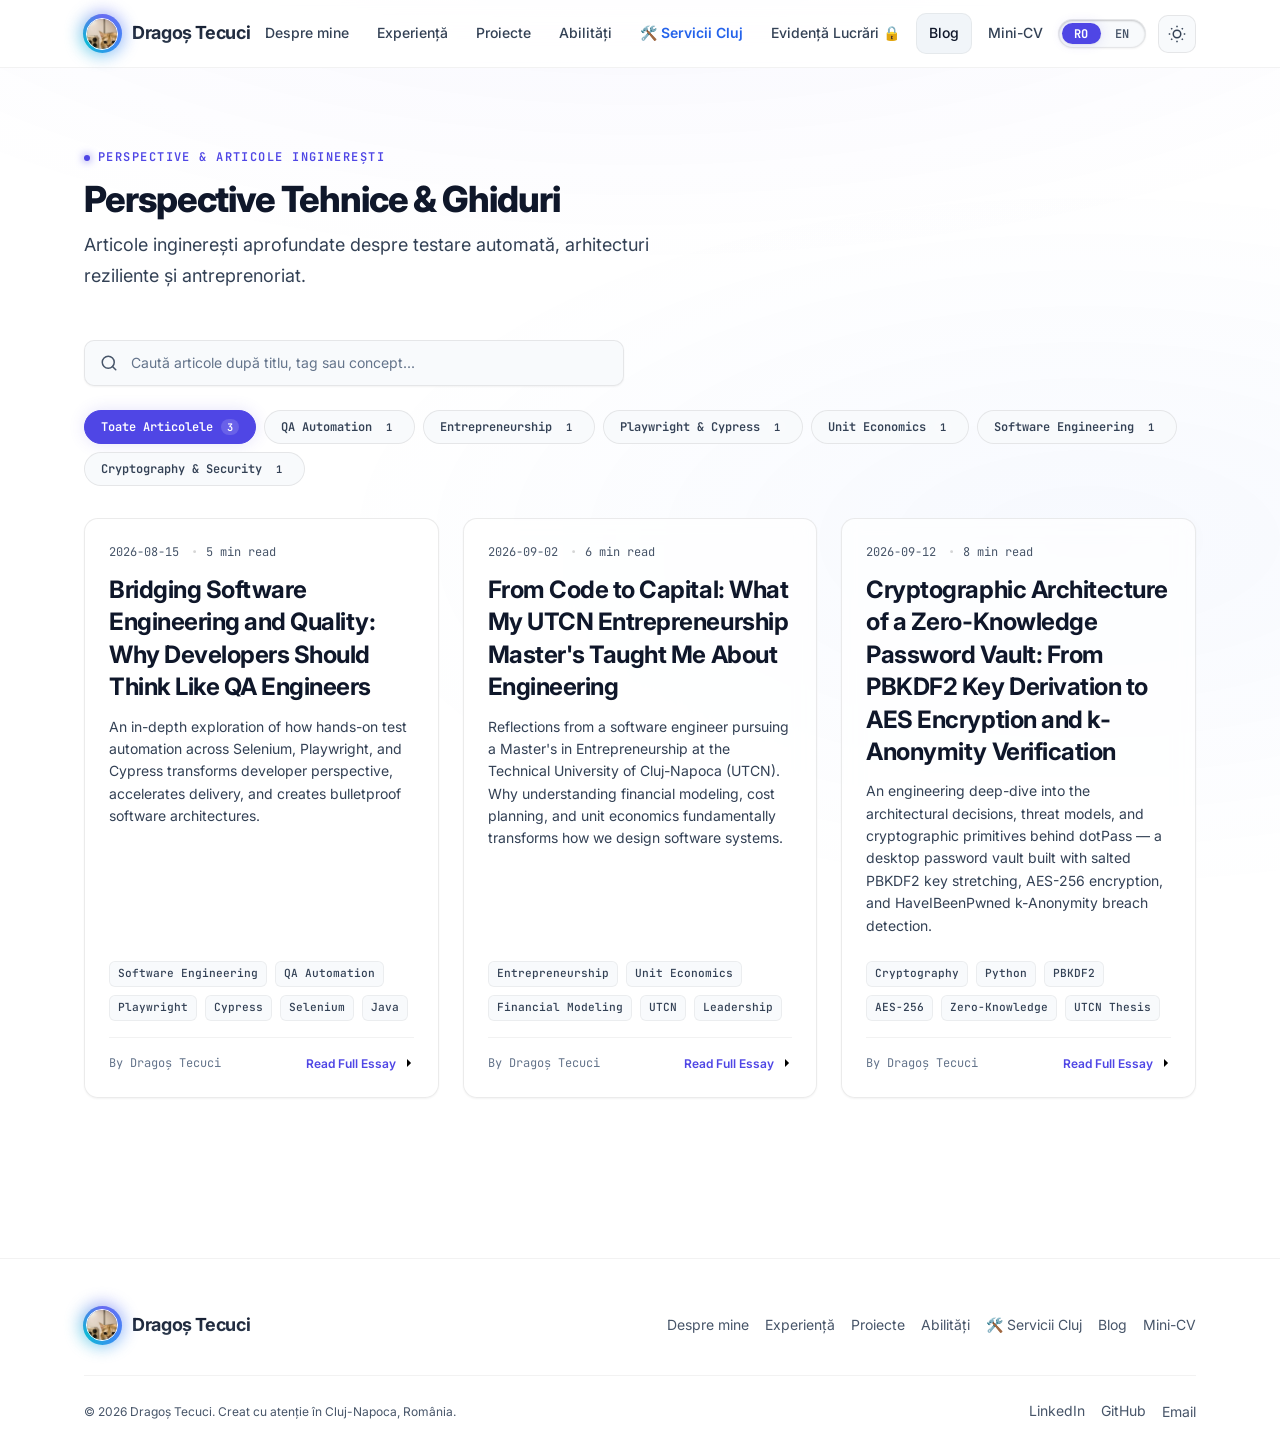
==== commit 59f71ed9: "updated some pages" ====
--- a/blog.html
+++ b/blog.html
@@ -139,6 +139,7 @@
           <button class="filter-btn" data-tag="playwright" type="button"><span class="filter-label">Playwright &amp; Cypress</span></button>
           <button class="filter-btn" data-tag="unit economics" type="button"><span class="filter-label">Unit Economics</span></button>
           <button class="filter-btn" data-tag="software engineering" type="button"><span class="filter-label">Software Engineering</span></button>
+          <button class="filter-btn" data-tag="cryptography" type="button"><span class="filter-label">Cryptography &amp; Security</span></button>
         </div>
 
         <!-- Articles Grid -->
@@ -194,6 +195,35 @@
             <div class="blog-footer">
               <span class="text-muted text-mono" style="font-size: var(--font-size-xs);">By Dragoș Tecuci</span>
               <a href="blog.html?post=tech-to-entrepreneurship-lessons" class="blog-read-more">
+                <span>Read Full Essay</span>
+                <svg viewBox="0 0 24 24" style="width: 14px; height: 14px;"><path d="M5 12h14M12 5l7 7-7 7"/></svg>
+              </a>
+            </div>
+          </article>
+
+          <!-- Article 3 -->
+          <article class="blog-card" data-tags="cryptography python pbkdf2 aes-256 zero-knowledge security architecture utcn thesis dotpass">
+            <div class="blog-meta">
+              <span class="blog-date">2026-09-12</span>
+              <span class="blog-read-time">8 min read</span>
+            </div>
+            <h2 class="blog-title">
+              <a href="blog.html?post=dotpass-cryptographic-architecture">Cryptographic Architecture of a Zero-Knowledge Password Vault: From PBKDF2 Key Derivation to AES Encryption and k-Anonymity Verification</a>
+            </h2>
+            <p class="blog-excerpt">
+              An engineering deep-dive into the architectural decisions, threat models, and cryptographic primitives behind dotPass — a desktop password vault built with salted PBKDF2 key stretching, AES-256 encryption, and HaveIBeenPwned k-Anonymity breach detection.
+            </p>
+            <div class="tag-list" style="margin-bottom: var(--space-4);">
+              <span class="tag">Cryptography</span>
+              <span class="tag">Python</span>
+              <span class="tag">PBKDF2</span>
+              <span class="tag">AES-256</span>
+              <span class="tag">Zero-Knowledge</span>
+              <span class="tag">UTCN Thesis</span>
+            </div>
+            <div class="blog-footer">
+              <span class="text-muted text-mono" style="font-size: var(--font-size-xs);">By Dragoș Tecuci</span>
+              <a href="blog.html?post=dotpass-cryptographic-architecture" class="blog-read-more">
                 <span>Read Full Essay</span>
                 <svg viewBox="0 0 24 24" style="width: 14px; height: 14px;"><path d="M5 12h14M12 5l7 7-7 7"/></svg>
               </a>
--- a/assets/css/style.css
+++ b/assets/css/style.css
@@ -592,15 +592,13 @@
   background: conic-gradient(
     from 0deg,
     #6366f1 0deg,
-    #38bdf8 72deg,
-    #10b981 144deg,
-    #f59e0b 216deg,
-    #ec4899 288deg,
+    #3b82f6 120deg,
+    #06b6d4 240deg,
     #6366f1 360deg
   );
   animation: avatar-spin-ring 4s linear infinite;
   z-index: 1;
-  opacity: 0.9;
+  opacity: 0.95;
   transition: opacity 0.3s ease, filter 0.3s ease;
 }
 
@@ -613,13 +611,12 @@
   background: conic-gradient(
     from 0deg,
     #6366f1 0deg,
-    #38bdf8 72deg,
-    #10b981 144deg,
-    #ec4899 288deg,
+    #3b82f6 120deg,
+    #06b6d4 240deg,
     #6366f1 360deg
   );
-  filter: blur(6px);
-  opacity: 0.45;
+  filter: blur(8px);
+  opacity: 0.55;
   animation: avatar-spin-ring 4s linear infinite;
   z-index: 0;
   transition: opacity 0.3s ease, filter 0.3s ease;
@@ -947,21 +944,21 @@
   transition: transform 0.45s cubic-bezier(0.34, 1.56, 0.64, 1);
 }
 
-/* Ambient Pulsating Glow Aura */
+/* Ambient Pulsating Glow Aura (Matching "Inginer Software" Indigo-Cyan Gradient) */
 .hero-avatar-glow {
   position: absolute;
-  inset: -12px;
+  inset: -14px;
   border-radius: 50%;
-  background: radial-gradient(circle, rgba(99, 102, 241, 0.5) 0%, rgba(56, 189, 248, 0.3) 45%, transparent 70%);
-  filter: blur(16px);
-  opacity: 0.75;
+  background: radial-gradient(circle, rgba(99, 102, 241, 0.6) 0%, rgba(59, 130, 246, 0.35) 45%, rgba(6, 182, 212, 0.15) 70%, transparent 80%);
+  filter: blur(18px);
+  opacity: 0.85;
   animation: hero-avatar-glow-breathe 4s ease-in-out infinite;
   z-index: 0;
   pointer-events: none;
   transition: opacity 0.4s ease, filter 0.4s ease, transform 0.4s ease;
 }
 
-/* Rotating Iridescent Rainbow Conic Border */
+/* Rotating "Inginer Software" Conic Border (Electric Indigo -> Blue -> Cyan) */
 .hero-avatar-ring {
   position: relative;
   width: 100%;
@@ -983,10 +980,8 @@
   background: conic-gradient(
     from 0deg,
     #6366f1 0deg,
-    #38bdf8 72deg,
-    #10b981 144deg,
-    #f59e0b 216deg,
-    #ec4899 288deg,
+    #3b82f6 120deg,
+    #06b6d4 240deg,
     #6366f1 360deg
   );
   animation: avatar-spin-ring 5s linear infinite;
@@ -1094,14 +1089,13 @@
   height: 68px;
   border-radius: 50%;
   padding: 2px;
-  background: conic-gradient(from 0deg, #6366f1, #38bdf8, #10b981, #ec4899, #6366f1);
+  background: conic-gradient(from 0deg, #6366f1, #3b82f6, #06b6d4, #6366f1);
   animation: avatar-spin-ring 6s linear infinite;
   display: inline-flex;
   align-items: center;
   justify-content: center;
   flex-shrink: 0;
-  box-shadow: 0 4px 14px rgba(99, 102, 241, 0.25);
-  margin-bottom: var(--space-2);
+  box-shadow: 0 4px 14px rgba(99, 102, 241, 0.35);
 }
 
 .resume-avatar-img {
@@ -3204,4 +3198,340 @@
     page-break-after: avoid !important;
     break-after: avoid !important;
   }
-}
+
+  /* [3.4] Print-Only Discrete QR Code */
+  .resume-header {
+    position: relative !important;
+    padding-right: 75pt !important;
+  }
+
+  .resume-print-qr {
+    display: flex !important;
+    flex-direction: column !important;
+    align-items: center !important;
+    text-align: center !important;
+    position: absolute !important;
+    top: 0 !important;
+    right: 0 !important;
+    padding: 3pt 5pt !important;
+    background: #ffffff !important;
+    border: 1pt solid #cbd5e1 !important;
+    border-radius: 4pt !important;
+  }
+
+  .resume-print-qr .print-qr-code-svg {
+    width: 44pt !important;
+    height: 44pt !important;
+    display: block !important;
+  }
+
+  .resume-print-qr .resume-qr-caption {
+    font-size: 6pt !important;
+    font-weight: 700 !important;
+    color: #0f172a !important;
+    margin-top: 1pt !important;
+  }
+
+  .resume-print-qr .resume-qr-url {
+    font-size: 5.5pt !important;
+    font-family: monospace !important;
+    color: #475569 !important;
+  }
+}
+
+/* ==============================================================================
+   SCREEN: RESUME PRINT QR HIDE
+   ============================================================================== */
+.resume-print-qr {
+  display: none !important;
+}
+
+/* ==============================================================================
+   ARCHITECTURE BLUEPRINT MODAL ([1.1])
+   ============================================================================== */
+.blueprint-modal-backdrop {
+  position: fixed;
+  inset: 0;
+  background: rgba(3, 7, 18, 0.78);
+  backdrop-filter: blur(10px);
+  -webkit-backdrop-filter: blur(10px);
+  z-index: 1050;
+  display: flex;
+  align-items: center;
+  justify-content: center;
+  padding: 1.25rem;
+  opacity: 0;
+  pointer-events: none;
+  transition: opacity 0.25s cubic-bezier(0.16, 1, 0.3, 1);
+}
+
+.blueprint-modal-backdrop.is-open {
+  opacity: 1;
+  pointer-events: auto;
+}
+
+.blueprint-modal-card {
+  background: var(--bg-surface, #0f172a);
+  border: 1px solid rgba(99, 102, 241, 0.35);
+  border-radius: 16px;
+  box-shadow: 0 25px 50px -12px rgba(0, 0, 0, 0.7), 0 0 35px rgba(99, 102, 241, 0.18);
+  width: 100%;
+  max-width: 840px;
+  max-height: 88vh;
+  display: flex;
+  flex-direction: column;
+  overflow: hidden;
+  transform: scale(0.95) translateY(12px);
+  transition: transform 0.25s cubic-bezier(0.16, 1, 0.3, 1);
+}
+
+.blueprint-modal-backdrop.is-open .blueprint-modal-card {
+  transform: scale(1) translateY(0);
+}
+
+.blueprint-modal-header {
+  display: flex;
+  align-items: center;
+  justify-content: space-between;
+  padding: 1.15rem 1.5rem;
+  border-bottom: 1px solid rgba(255, 255, 255, 0.08);
+  background: rgba(15, 23, 42, 0.85);
+}
+
+.blueprint-modal-title {
+  font-size: 1.2rem;
+  font-weight: 700;
+  color: var(--text-primary, #f8fafc);
+  margin: 0;
+}
+
+.blueprint-close-btn {
+  background: rgba(255, 255, 255, 0.06);
+  border: 1px solid rgba(255, 255, 255, 0.12);
+  color: var(--text-secondary, #94a3b8);
+  width: 36px;
+  height: 36px;
+  border-radius: 50%;
+  display: flex;
+  align-items: center;
+  justify-content: center;
+  cursor: pointer;
+  transition: all 0.2s ease;
+}
+
+.blueprint-close-btn:hover {
+  background: rgba(239, 68, 68, 0.2);
+  color: #ef4444;
+  border-color: rgba(239, 68, 68, 0.4);
+  transform: rotate(90deg);
+}
+
+.blueprint-close-btn svg {
+  width: 18px;
+  height: 18px;
+  stroke: currentColor;
+  stroke-width: 2;
+  fill: none;
+}
+
+.blueprint-modal-body {
+  padding: 1.5rem;
+  overflow-y: auto;
+  display: flex;
+  flex-direction: column;
+  gap: 1.25rem;
+}
+
+.blueprint-diagram-box {
+  background: rgba(2, 6, 23, 0.85);
+  border: 1px solid rgba(99, 102, 241, 0.28);
+  border-radius: 12px;
+  padding: 1.25rem;
+  font-family: var(--font-mono, monospace);
+  font-size: 0.8rem;
+  line-height: 1.5;
+  color: #38bdf8;
+  overflow-x: auto;
+  white-space: pre;
+  box-shadow: inset 0 2px 10px rgba(0, 0, 0, 0.4);
+}
+
+.blueprint-components-grid {
+  display: grid;
+  grid-template-columns: repeat(auto-fit, minmax(230px, 1fr));
+  gap: 0.85rem;
+}
+
+.blueprint-component-card {
+  background: rgba(255, 255, 255, 0.03);
+  border: 1px solid rgba(255, 255, 255, 0.08);
+  border-radius: 10px;
+  padding: 0.9rem;
+  transition: border-color 0.2s ease;
+}
+
+.blueprint-component-card:hover {
+  border-color: rgba(99, 102, 241, 0.4);
+}
+
+.blueprint-component-card h5 {
+  font-size: 0.88rem;
+  font-weight: 600;
+  color: var(--accent-primary, #6366f1);
+  margin-bottom: 0.35rem;
+  display: flex;
+  align-items: center;
+  gap: 0.4rem;
+}
+
+.blueprint-component-card p {
+  font-size: 0.8rem;
+  color: var(--text-secondary, #94a3b8);
+  line-height: 1.45;
+  margin: 0;
+}
+
+.blueprint-metrics-bar {
+  display: flex;
+  flex-wrap: wrap;
+  gap: 0.75rem;
+  padding: 0.75rem 1rem;
+  background: rgba(99, 102, 241, 0.08);
+  border-radius: 10px;
+  border: 1px solid rgba(99, 102, 241, 0.2);
+  align-items: center;
+  justify-content: space-around;
+}
+
+.blueprint-metric-item {
+  text-align: center;
+}
+
+.blueprint-metric-val {
+  font-size: 1.15rem;
+  font-weight: 800;
+  color: #38bdf8;
+  font-family: var(--font-mono, monospace);
+}
+
+.blueprint-metric-label {
+  font-size: 0.7rem;
+  color: var(--text-tertiary, #64748b);
+  text-transform: uppercase;
+  letter-spacing: 0.05em;
+  margin-top: 2px;
+}
+
+/* ==============================================================================
+   MOBILE STICKY ACTION STRIP ([1.4])
+   ============================================================================== */
+.mobile-sticky-action-strip {
+  display: none;
+}
+
+@media (max-width: 768px) {
+  .mobile-sticky-action-strip {
+    display: grid;
+    grid-template-columns: repeat(4, 1fr);
+    gap: 6px;
+    position: fixed;
+    bottom: 0;
+    left: 0;
+    right: 0;
+    z-index: 999;
+    background: rgba(15, 23, 42, 0.94);
+    backdrop-filter: blur(14px);
+    -webkit-backdrop-filter: blur(14px);
+    border-top: 1px solid rgba(255, 255, 255, 0.1);
+    padding: 0.45rem 0.6rem calc(0.45rem + env(safe-area-inset-bottom, 0px));
+    box-shadow: 0 -4px 20px rgba(0, 0, 0, 0.35);
+  }
+
+  .mobile-action-btn {
+    display: flex;
+    flex-direction: column;
+    align-items: center;
+    justify-content: center;
+    gap: 3px;
+    padding: 6px 4px;
+    border-radius: 8px;
+    font-size: 0.68rem;
+    font-weight: 600;
+    text-decoration: none;
+    transition: background-color 0.15s ease, transform 0.1s ease;
+    min-height: 44px;
+  }
+
+  .mobile-action-btn:active {
+    transform: scale(0.96);
+  }
+
+  .action-whatsapp {
+    background: rgba(37, 211, 102, 0.15);
+    color: #25d366;
+    border: 1px solid rgba(37, 211, 102, 0.28);
+  }
+
+  .action-call {
+    background: rgba(59, 130, 246, 0.15);
+    color: #38bdf8;
+    border: 1px solid rgba(59, 130, 246, 0.28);
+  }
+
+  .action-cv {
+    background: rgba(168, 85, 247, 0.15);
+    color: #c084fc;
+    border: 1px solid rgba(168, 85, 247, 0.28);
+  }
+
+  .action-services {
+    background: rgba(245, 158, 11, 0.15);
+    color: #fbbf24;
+    border: 1px solid rgba(245, 158, 11, 0.28);
+  }
+
+  /* Ensure footer has clearance so sticky strip does not obscure content */
+  body {
+    padding-bottom: 64px;
+  }
+}
+
+/* ==============================================================================
+   SKILLS-TO-PROJECTS INTERACTIVE CHIPS ([1.3])
+   ============================================================================== */
+.skill-chip {
+  cursor: pointer;
+  transition: transform 0.2s ease, border-color 0.2s ease, background-color 0.2s ease, box-shadow 0.2s ease;
+  user-select: none;
+}
+
+.skill-chip:hover {
+  transform: translateY(-2px);
+  border-color: var(--accent-primary, #6366f1);
+  background: rgba(99, 102, 241, 0.12);
+  box-shadow: 0 4px 12px rgba(99, 102, 241, 0.2);
+}
+
+.skill-chip:active {
+  transform: translateY(0);
+}
+
+/* Highlight pulse on project card when filtered from skills matrix */
+@keyframes projectCardHighlight {
+  0% {
+    box-shadow: 0 0 0 0 rgba(99, 102, 241, 0.7);
+    border-color: rgba(99, 102, 241, 0.9);
+  }
+  50% {
+    box-shadow: 0 0 25px 6px rgba(99, 102, 241, 0.5);
+    border-color: #38bdf8;
+  }
+  100% {
+    box-shadow: none;
+  }
+}
+
+.project-card.filter-highlight {
+  animation: projectCardHighlight 1.6s ease-out;
+}
+
